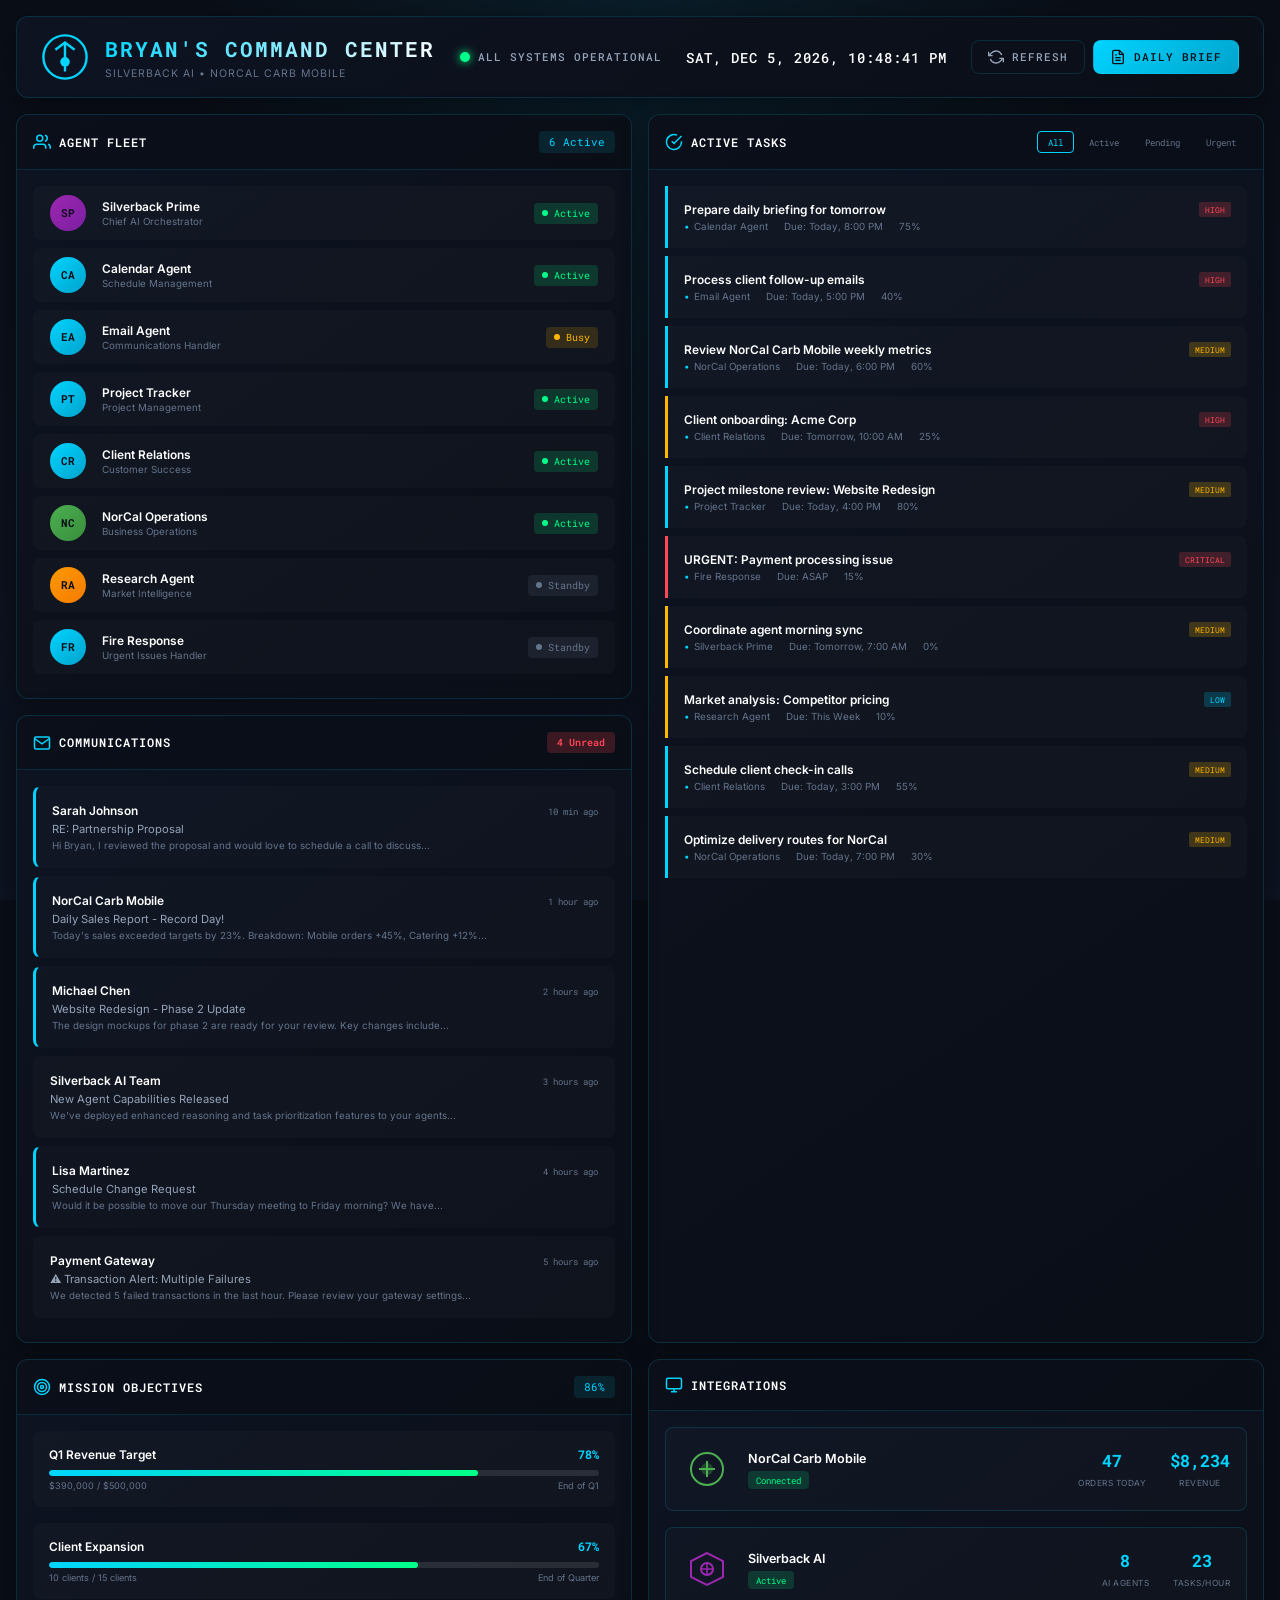
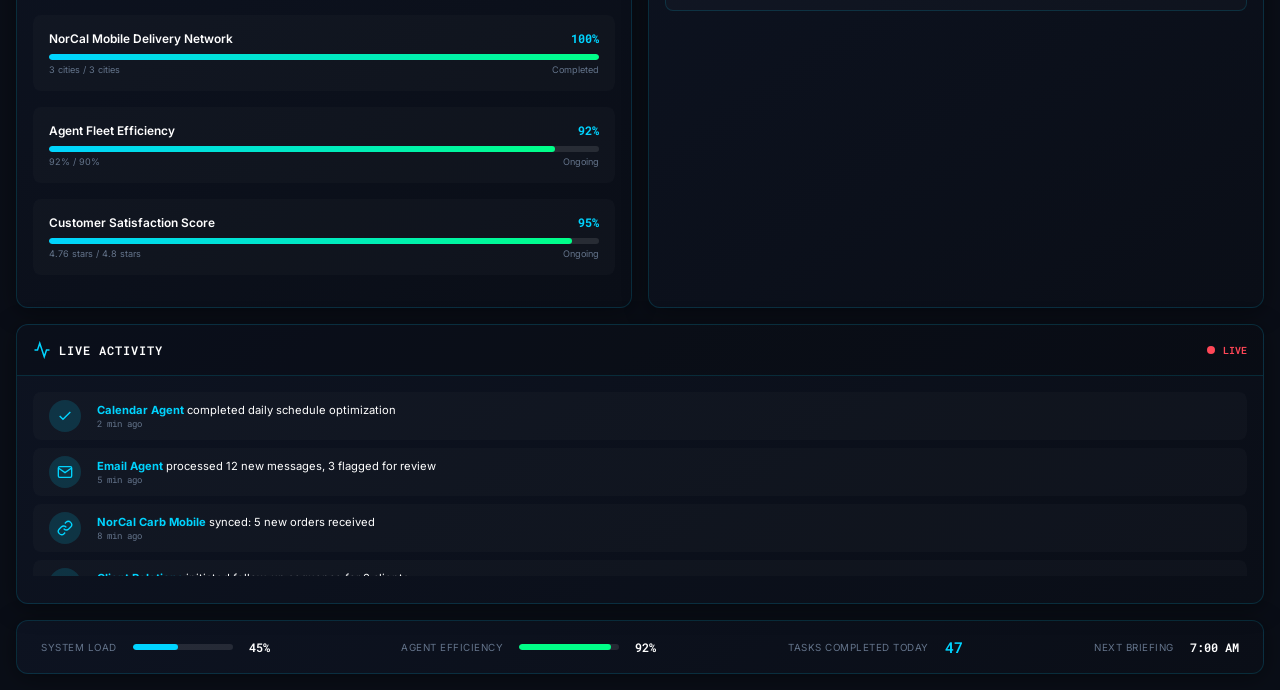
==== command-center/index.html @ da43241f "Add Bryan's Command Center dashboard with SpaceX-inspired design Co-authored-by: fsu9913-gif <261542" ====
<!DOCTYPE html>
<html lang="en">
<head>
    <meta charset="UTF-8">
    <meta name="viewport" content="width=device-width, initial-scale=1.0">
    <title>Bryan's Command Center | Silverback AI</title>
    <link rel="stylesheet" href="styles.css">
    <link href="https://fonts.googleapis.com/css2?family=Roboto+Mono:wght@300;400;500;700&family=Inter:wght@300;400;500;600;700&display=swap" rel="stylesheet">
</head>
<body>
    <div class="command-center">
        <!-- Header / Mission Control Bar -->
        <header class="mission-control-bar">
            <div class="logo-section">
                <div class="logo-icon">
                    <svg viewBox="0 0 40 40" fill="none" xmlns="http://www.w3.org/2000/svg">
                        <circle cx="20" cy="20" r="18" stroke="#00D4FF" stroke-width="2"/>
                        <path d="M20 8 L20 32 M12 14 L20 8 L28 14" stroke="#00D4FF" stroke-width="2" fill="none"/>
                        <circle cx="20" cy="24" r="4" fill="#00D4FF"/>
                    </svg>
                </div>
                <div class="logo-text">
                    <h1>BRYAN'S COMMAND CENTER</h1>
                    <span class="subtitle">Silverback AI • NorCal Carb Mobile</span>
                </div>
            </div>
            <div class="status-indicators">
                <div class="system-status online">
                    <span class="status-dot"></span>
                    <span>ALL SYSTEMS OPERATIONAL</span>
                </div>
                <div class="datetime" id="datetime"></div>
            </div>
            <div class="quick-actions">
                <button class="action-btn" onclick="refreshData()">
                    <svg viewBox="0 0 24 24" fill="none" stroke="currentColor" stroke-width="2">
                        <path d="M1 4v6h6M23 20v-6h-6"/>
                        <path d="M20.49 9A9 9 0 0 0 5.64 5.64L1 10m22 4l-4.64 4.36A9 9 0 0 1 3.51 15"/>
                    </svg>
                    REFRESH
                </button>
                <button class="action-btn primary" onclick="openBriefing()">
                    <svg viewBox="0 0 24 24" fill="none" stroke="currentColor" stroke-width="2">
                        <path d="M14 2H6a2 2 0 0 0-2 2v16a2 2 0 0 0 2 2h12a2 2 0 0 0 2-2V8z"/>
                        <polyline points="14 2 14 8 20 8"/>
                        <line x1="16" y1="13" x2="8" y2="13"/>
                        <line x1="16" y1="17" x2="8" y2="17"/>
                        <polyline points="10 9 9 9 8 9"/>
                    </svg>
                    DAILY BRIEF
                </button>
            </div>
        </header>

        <!-- Main Dashboard Grid -->
        <main class="dashboard-grid">
            <!-- Agents Panel -->
            <section class="panel agents-panel">
                <div class="panel-header">
                    <h2>
                        <svg viewBox="0 0 24 24" fill="none" stroke="currentColor" stroke-width="2">
                            <path d="M17 21v-2a4 4 0 0 0-4-4H5a4 4 0 0 0-4 4v2"/>
                            <circle cx="9" cy="7" r="4"/>
                            <path d="M23 21v-2a4 4 0 0 0-3-3.87"/>
                            <path d="M16 3.13a4 4 0 0 1 0 7.75"/>
                        </svg>
                        AGENT FLEET
                    </h2>
                    <span class="panel-count" id="agents-count">0 Active</span>
                </div>
                <div class="panel-content" id="agents-list">
                    <!-- Agents will be populated by JavaScript -->
                </div>
            </section>

            <!-- Tasks Panel -->
            <section class="panel tasks-panel">
                <div class="panel-header">
                    <h2>
                        <svg viewBox="0 0 24 24" fill="none" stroke="currentColor" stroke-width="2">
                            <path d="M22 11.08V12a10 10 0 1 1-5.93-9.14"/>
                            <polyline points="22 4 12 14.01 9 11.01"/>
                        </svg>
                        ACTIVE TASKS
                    </h2>
                    <div class="task-filters">
                        <button class="filter-btn active" data-filter="all">All</button>
                        <button class="filter-btn" data-filter="active">Active</button>
                        <button class="filter-btn" data-filter="pending">Pending</button>
                        <button class="filter-btn" data-filter="urgent">Urgent</button>
                    </div>
                </div>
                <div class="panel-content scrollable" id="tasks-list">
                    <!-- Tasks will be populated by JavaScript -->
                </div>
            </section>

            <!-- Mail/Communications Panel -->
            <section class="panel mail-panel">
                <div class="panel-header">
                    <h2>
                        <svg viewBox="0 0 24 24" fill="none" stroke="currentColor" stroke-width="2">
                            <path d="M4 4h16c1.1 0 2 .9 2 2v12c0 1.1-.9 2-2 2H4c-1.1 0-2-.9-2-2V6c0-1.1.9-2 2-2z"/>
                            <polyline points="22,6 12,13 2,6"/>
                        </svg>
                        COMMUNICATIONS
                    </h2>
                    <span class="panel-badge urgent" id="unread-count">0 Unread</span>
                </div>
                <div class="panel-content scrollable" id="mail-list">
                    <!-- Mail will be populated by JavaScript -->
                </div>
            </section>

            <!-- Goals & Objectives Panel -->
            <section class="panel goals-panel">
                <div class="panel-header">
                    <h2>
                        <svg viewBox="0 0 24 24" fill="none" stroke="currentColor" stroke-width="2">
                            <circle cx="12" cy="12" r="10"/>
                            <circle cx="12" cy="12" r="6"/>
                            <circle cx="12" cy="12" r="2"/>
                        </svg>
                        MISSION OBJECTIVES
                    </h2>
                    <span class="panel-progress" id="goals-progress">0%</span>
                </div>
                <div class="panel-content scrollable" id="goals-list">
                    <!-- Goals will be populated by JavaScript -->
                </div>
            </section>

            <!-- Integrations Panel -->
            <section class="panel integrations-panel">
                <div class="panel-header">
                    <h2>
                        <svg viewBox="0 0 24 24" fill="none" stroke="currentColor" stroke-width="2">
                            <rect x="2" y="3" width="20" height="14" rx="2" ry="2"/>
                            <line x1="8" y1="21" x2="16" y2="21"/>
                            <line x1="12" y1="17" x2="12" y2="21"/>
                        </svg>
                        INTEGRATIONS
                    </h2>
                </div>
                <div class="panel-content integrations-grid">
                    <div class="integration-card" data-integration="norcalcarb">
                        <div class="integration-icon norcalcarb">
                            <svg viewBox="0 0 40 40" fill="none">
                                <circle cx="20" cy="20" r="16" stroke="#4CAF50" stroke-width="2"/>
                                <path d="M12 20h16M20 12v16" stroke="#4CAF50" stroke-width="2"/>
                                <circle cx="20" cy="20" r="6" fill="#4CAF50" opacity="0.3"/>
                            </svg>
                        </div>
                        <div class="integration-info">
                            <h3>NorCal Carb Mobile</h3>
                            <span class="integration-status connected">Connected</span>
                        </div>
                        <div class="integration-metrics">
                            <div class="metric">
                                <span class="metric-value" id="norcalcarb-orders">--</span>
                                <span class="metric-label">Orders Today</span>
                            </div>
                            <div class="metric">
                                <span class="metric-value" id="norcalcarb-revenue">--</span>
                                <span class="metric-label">Revenue</span>
                            </div>
                        </div>
                    </div>
                    <div class="integration-card" data-integration="silverback">
                        <div class="integration-icon silverback">
                            <svg viewBox="0 0 40 40" fill="none">
                                <path d="M20 4L4 12v16l16 8 16-8V12L20 4z" stroke="#9C27B0" stroke-width="2" fill="none"/>
                                <circle cx="20" cy="20" r="6" stroke="#9C27B0" stroke-width="2"/>
                                <path d="M20 14v12M14 20h12" stroke="#9C27B0" stroke-width="1.5"/>
                            </svg>
                        </div>
                        <div class="integration-info">
                            <h3>Silverback AI</h3>
                            <span class="integration-status connected">Active</span>
                        </div>
                        <div class="integration-metrics">
                            <div class="metric">
                                <span class="metric-value" id="silverback-agents">--</span>
                                <span class="metric-label">AI Agents</span>
                            </div>
                            <div class="metric">
                                <span class="metric-value" id="silverback-tasks">--</span>
                                <span class="metric-label">Tasks/Hour</span>
                            </div>
                        </div>
                    </div>
                </div>
            </section>

            <!-- Live Activity Feed -->
            <section class="panel activity-panel">
                <div class="panel-header">
                    <h2>
                        <svg viewBox="0 0 24 24" fill="none" stroke="currentColor" stroke-width="2">
                            <polyline points="22 12 18 12 15 21 9 3 6 12 2 12"/>
                        </svg>
                        LIVE ACTIVITY
                    </h2>
                    <span class="live-indicator">
                        <span class="pulse"></span>
                        LIVE
                    </span>
                </div>
                <div class="panel-content scrollable" id="activity-feed">
                    <!-- Activity feed will be populated by JavaScript -->
                </div>
            </section>
        </main>

        <!-- Bottom Status Bar -->
        <footer class="status-bar">
            <div class="status-item">
                <span class="status-label">System Load</span>
                <div class="status-meter">
                    <div class="meter-fill" id="system-load" style="width: 45%"></div>
                </div>
                <span class="status-value">45%</span>
            </div>
            <div class="status-item">
                <span class="status-label">Agent Efficiency</span>
                <div class="status-meter">
                    <div class="meter-fill success" id="agent-efficiency" style="width: 92%"></div>
                </div>
                <span class="status-value">92%</span>
            </div>
            <div class="status-item">
                <span class="status-label">Tasks Completed Today</span>
                <span class="status-value highlight" id="tasks-completed">47</span>
            </div>
            <div class="status-item">
                <span class="status-label">Next Briefing</span>
                <span class="status-value" id="next-briefing">7:00 AM</span>
            </div>
        </footer>
    </div>

    <script src="data.js"></script>
    <script src="dashboard.js"></script>
</body>
</html>
---- command-center/styles.css ----
/* ==========================================
   Bryan's Command Center - SpaceX Inspired
   Silverback AI • NorCal Carb Mobile
   ========================================== */

/* CSS Custom Properties */
:root {
    /* Primary Colors - SpaceX Dark Theme */
    --bg-primary: #0a0e17;
    --bg-secondary: #0d1321;
    --bg-tertiary: #111827;
    --bg-panel: linear-gradient(145deg, #0d1321 0%, #0a0e17 100%);
    
    /* Accent Colors */
    --accent-primary: #00d4ff;
    --accent-secondary: #00a3cc;
    --accent-success: #00ff88;
    --accent-warning: #ffb700;
    --accent-danger: #ff4757;
    --accent-purple: #9c27b0;
    --accent-green: #4caf50;
    
    /* Text Colors */
    --text-primary: #ffffff;
    --text-secondary: #94a3b8;
    --text-muted: #64748b;
    
    /* Borders & Shadows */
    --border-color: rgba(0, 212, 255, 0.15);
    --border-glow: rgba(0, 212, 255, 0.4);
    --shadow-glow: 0 0 30px rgba(0, 212, 255, 0.1);
    --shadow-panel: 0 4px 24px rgba(0, 0, 0, 0.4);
    
    /* Typography */
    --font-mono: 'Roboto Mono', monospace;
    --font-sans: 'Inter', -apple-system, BlinkMacSystemFont, sans-serif;
    
    /* Spacing */
    --gap-xs: 4px;
    --gap-sm: 8px;
    --gap-md: 16px;
    --gap-lg: 24px;
    --gap-xl: 32px;
    
    /* Border Radius */
    --radius-sm: 4px;
    --radius-md: 8px;
    --radius-lg: 12px;
}

/* Reset & Base */
*, *::before, *::after {
    box-sizing: border-box;
    margin: 0;
    padding: 0;
}

html {
    font-size: 14px;
    -webkit-font-smoothing: antialiased;
    -moz-osx-font-smoothing: grayscale;
}

body {
    font-family: var(--font-sans);
    background: var(--bg-primary);
    color: var(--text-primary);
    min-height: 100vh;
    overflow-x: hidden;
}

/* Background Pattern */
body::before {
    content: '';
    position: fixed;
    top: 0;
    left: 0;
    right: 0;
    bottom: 0;
    background: 
        radial-gradient(ellipse at 50% 0%, rgba(0, 212, 255, 0.08) 0%, transparent 50%),
        linear-gradient(180deg, var(--bg-primary) 0%, var(--bg-secondary) 100%);
    z-index: -1;
}

/* Command Center Container */
.command-center {
    display: flex;
    flex-direction: column;
    min-height: 100vh;
    max-width: 2000px;
    margin: 0 auto;
    padding: var(--gap-md);
    gap: var(--gap-md);
}

/* Mission Control Header */
.mission-control-bar {
    display: flex;
    align-items: center;
    justify-content: space-between;
    background: var(--bg-panel);
    border: 1px solid var(--border-color);
    border-radius: var(--radius-lg);
    padding: var(--gap-md) var(--gap-lg);
    box-shadow: var(--shadow-panel);
}

.logo-section {
    display: flex;
    align-items: center;
    gap: var(--gap-md);
}

.logo-icon {
    width: 48px;
    height: 48px;
    animation: pulse-glow 2s ease-in-out infinite;
}

@keyframes pulse-glow {
    0%, 100% { filter: drop-shadow(0 0 8px rgba(0, 212, 255, 0.4)); }
    50% { filter: drop-shadow(0 0 16px rgba(0, 212, 255, 0.8)); }
}

.logo-text h1 {
    font-family: var(--font-mono);
    font-size: 1.5rem;
    font-weight: 700;
    letter-spacing: 2px;
    background: linear-gradient(135deg, var(--accent-primary), var(--text-primary));
    -webkit-background-clip: text;
    -webkit-text-fill-color: transparent;
    background-clip: text;
}

.logo-text .subtitle {
    font-size: 0.75rem;
    color: var(--text-muted);
    letter-spacing: 1px;
    text-transform: uppercase;
}

.status-indicators {
    display: flex;
    align-items: center;
    gap: var(--gap-lg);
}

.system-status {
    display: flex;
    align-items: center;
    gap: var(--gap-sm);
    font-family: var(--font-mono);
    font-size: 0.75rem;
    font-weight: 500;
    letter-spacing: 1px;
    color: var(--text-secondary);
}

.system-status.online .status-dot {
    width: 10px;
    height: 10px;
    background: var(--accent-success);
    border-radius: 50%;
    box-shadow: 0 0 10px var(--accent-success);
    animation: status-pulse 1.5s ease-in-out infinite;
}

@keyframes status-pulse {
    0%, 100% { opacity: 1; }
    50% { opacity: 0.5; }
}

.datetime {
    font-family: var(--font-mono);
    font-size: 1rem;
    font-weight: 500;
    color: var(--text-primary);
    letter-spacing: 1px;
}

.quick-actions {
    display: flex;
    gap: var(--gap-sm);
}

.action-btn {
    display: flex;
    align-items: center;
    gap: var(--gap-sm);
    padding: var(--gap-sm) var(--gap-md);
    border: 1px solid var(--border-color);
    border-radius: var(--radius-md);
    background: transparent;
    color: var(--text-secondary);
    font-family: var(--font-mono);
    font-size: 0.75rem;
    font-weight: 500;
    letter-spacing: 1px;
    cursor: pointer;
    transition: all 0.2s ease;
}

.action-btn svg {
    width: 16px;
    height: 16px;
}

.action-btn:hover {
    border-color: var(--accent-primary);
    color: var(--accent-primary);
    box-shadow: 0 0 20px rgba(0, 212, 255, 0.2);
}

.action-btn.primary {
    background: linear-gradient(135deg, var(--accent-primary), var(--accent-secondary));
    border-color: transparent;
    color: var(--bg-primary);
}

.action-btn.primary:hover {
    box-shadow: 0 0 30px rgba(0, 212, 255, 0.4);
    transform: translateY(-1px);
}

/* Dashboard Grid */
.dashboard-grid {
    display: grid;
    grid-template-columns: repeat(3, 1fr);
    grid-template-rows: auto auto auto;
    gap: var(--gap-md);
    flex: 1;
}

/* Responsive Grid Areas */
.agents-panel { grid-column: 1; grid-row: 1; }
.tasks-panel { grid-column: 2; grid-row: 1 / 3; }
.mail-panel { grid-column: 3; grid-row: 1; }
.goals-panel { grid-column: 1; grid-row: 2; }
.integrations-panel { grid-column: 3; grid-row: 2; }
.activity-panel { grid-column: 1 / 4; grid-row: 3; }

/* Panel Styles */
.panel {
    background: var(--bg-panel);
    border: 1px solid var(--border-color);
    border-radius: var(--radius-lg);
    box-shadow: var(--shadow-panel);
    overflow: hidden;
    display: flex;
    flex-direction: column;
    min-height: 280px;
}

.panel-header {
    display: flex;
    align-items: center;
    justify-content: space-between;
    padding: var(--gap-md);
    border-bottom: 1px solid var(--border-color);
    background: rgba(0, 0, 0, 0.2);
}

.panel-header h2 {
    display: flex;
    align-items: center;
    gap: var(--gap-sm);
    font-family: var(--font-mono);
    font-size: 0.85rem;
    font-weight: 600;
    letter-spacing: 1px;
    color: var(--text-primary);
}

.panel-header h2 svg {
    width: 18px;
    height: 18px;
    stroke: var(--accent-primary);
}

.panel-count, .panel-progress {
    font-family: var(--font-mono);
    font-size: 0.75rem;
    color: var(--accent-primary);
    background: rgba(0, 212, 255, 0.1);
    padding: 4px 10px;
    border-radius: var(--radius-sm);
}

.panel-badge {
    font-family: var(--font-mono);
    font-size: 0.7rem;
    font-weight: 600;
    padding: 4px 10px;
    border-radius: var(--radius-sm);
}

.panel-badge.urgent {
    background: rgba(255, 71, 87, 0.2);
    color: var(--accent-danger);
}

.panel-content {
    flex: 1;
    padding: var(--gap-md);
    overflow: hidden;
}

.panel-content.scrollable {
    overflow-y: auto;
}

/* Custom Scrollbar */
.scrollable::-webkit-scrollbar {
    width: 6px;
}

.scrollable::-webkit-scrollbar-track {
    background: rgba(255, 255, 255, 0.05);
    border-radius: 3px;
}

.scrollable::-webkit-scrollbar-thumb {
    background: var(--accent-primary);
    border-radius: 3px;
    opacity: 0.5;
}

/* Agent Cards */
.agent-card {
    display: flex;
    align-items: center;
    gap: var(--gap-md);
    padding: var(--gap-sm) var(--gap-md);
    margin-bottom: var(--gap-sm);
    background: rgba(255, 255, 255, 0.02);
    border: 1px solid transparent;
    border-radius: var(--radius-md);
    transition: all 0.2s ease;
}

.agent-card:hover {
    border-color: var(--border-color);
    background: rgba(0, 212, 255, 0.05);
}

.agent-avatar {
    width: 36px;
    height: 36px;
    border-radius: 50%;
    background: linear-gradient(135deg, var(--accent-primary), var(--accent-secondary));
    display: flex;
    align-items: center;
    justify-content: center;
    font-family: var(--font-mono);
    font-weight: 700;
    font-size: 0.75rem;
    color: var(--bg-primary);
}

.agent-info {
    flex: 1;
}

.agent-name {
    font-weight: 600;
    font-size: 0.85rem;
    margin-bottom: 2px;
}

.agent-role {
    font-size: 0.7rem;
    color: var(--text-muted);
}

.agent-status {
    display: flex;
    align-items: center;
    gap: 6px;
    font-size: 0.7rem;
    font-family: var(--font-mono);
    padding: 4px 8px;
    border-radius: var(--radius-sm);
}

.agent-status.active {
    background: rgba(0, 255, 136, 0.15);
    color: var(--accent-success);
}

.agent-status.idle {
    background: rgba(100, 116, 139, 0.15);
    color: var(--text-muted);
}

.agent-status.busy {
    background: rgba(255, 183, 0, 0.15);
    color: var(--accent-warning);
}

.agent-status::before {
    content: '';
    width: 6px;
    height: 6px;
    border-radius: 50%;
    background: currentColor;
}

/* Task Items */
.task-filters {
    display: flex;
    gap: 4px;
}

.filter-btn {
    padding: 4px 10px;
    border: 1px solid transparent;
    border-radius: var(--radius-sm);
    background: transparent;
    color: var(--text-muted);
    font-family: var(--font-mono);
    font-size: 0.65rem;
    cursor: pointer;
    transition: all 0.2s ease;
}

.filter-btn:hover,
.filter-btn.active {
    border-color: var(--accent-primary);
    color: var(--accent-primary);
}

.task-item {
    padding: var(--gap-md);
    margin-bottom: var(--gap-sm);
    background: rgba(255, 255, 255, 0.02);
    border-left: 3px solid var(--accent-primary);
    border-radius: 0 var(--radius-md) var(--radius-md) 0;
    transition: all 0.2s ease;
}

.task-item:hover {
    background: rgba(0, 212, 255, 0.05);
}

.task-item.urgent {
    border-left-color: var(--accent-danger);
}

.task-item.pending {
    border-left-color: var(--accent-warning);
}

.task-item.completed {
    border-left-color: var(--accent-success);
    opacity: 0.6;
}

.task-header {
    display: flex;
    align-items: center;
    justify-content: space-between;
    margin-bottom: var(--gap-xs);
}

.task-title {
    font-weight: 600;
    font-size: 0.85rem;
}

.task-priority {
    font-family: var(--font-mono);
    font-size: 0.6rem;
    padding: 2px 6px;
    border-radius: 2px;
    text-transform: uppercase;
}

.task-priority.high {
    background: rgba(255, 71, 87, 0.2);
    color: var(--accent-danger);
}

.task-priority.medium {
    background: rgba(255, 183, 0, 0.2);
    color: var(--accent-warning);
}

.task-priority.low {
    background: rgba(0, 212, 255, 0.2);
    color: var(--accent-primary);
}

.task-meta {
    display: flex;
    align-items: center;
    gap: var(--gap-md);
    font-size: 0.7rem;
    color: var(--text-muted);
}

.task-agent {
    display: flex;
    align-items: center;
    gap: 4px;
}

.task-agent::before {
    content: '•';
    color: var(--accent-primary);
}

/* Mail Items */
.mail-item {
    padding: var(--gap-md);
    margin-bottom: var(--gap-sm);
    background: rgba(255, 255, 255, 0.02);
    border-radius: var(--radius-md);
    border: 1px solid transparent;
    cursor: pointer;
    transition: all 0.2s ease;
}

.mail-item:hover {
    border-color: var(--border-color);
    background: rgba(0, 212, 255, 0.05);
}

.mail-item.unread {
    border-left: 3px solid var(--accent-primary);
}

.mail-header {
    display: flex;
    align-items: center;
    justify-content: space-between;
    margin-bottom: var(--gap-xs);
}

.mail-from {
    font-weight: 600;
    font-size: 0.85rem;
}

.mail-time {
    font-family: var(--font-mono);
    font-size: 0.65rem;
    color: var(--text-muted);
}

.mail-subject {
    font-size: 0.8rem;
    color: var(--text-secondary);
    margin-bottom: 4px;
}

.mail-preview {
    font-size: 0.7rem;
    color: var(--text-muted);
    white-space: nowrap;
    overflow: hidden;
    text-overflow: ellipsis;
}

/* Goals Items */
.goal-item {
    padding: var(--gap-md);
    margin-bottom: var(--gap-md);
    background: rgba(255, 255, 255, 0.02);
    border-radius: var(--radius-md);
    transition: all 0.2s ease;
}

.goal-item:hover {
    background: rgba(0, 212, 255, 0.05);
}

.goal-header {
    display: flex;
    align-items: center;
    justify-content: space-between;
    margin-bottom: var(--gap-sm);
}

.goal-title {
    font-weight: 600;
    font-size: 0.85rem;
}

.goal-percentage {
    font-family: var(--font-mono);
    font-size: 0.85rem;
    font-weight: 700;
    color: var(--accent-primary);
}

.goal-progress-bar {
    height: 6px;
    background: rgba(255, 255, 255, 0.1);
    border-radius: 3px;
    overflow: hidden;
    margin-bottom: var(--gap-xs);
}

.goal-progress-fill {
    height: 100%;
    background: linear-gradient(90deg, var(--accent-primary), var(--accent-success));
    border-radius: 3px;
    transition: width 0.5s ease;
}

.goal-meta {
    display: flex;
    justify-content: space-between;
    font-size: 0.65rem;
    color: var(--text-muted);
}

/* Integrations */
.integrations-grid {
    display: flex;
    flex-direction: column;
    gap: var(--gap-md);
}

.integration-card {
    display: grid;
    grid-template-columns: 50px 1fr auto;
    gap: var(--gap-md);
    align-items: center;
    padding: var(--gap-md);
    background: rgba(255, 255, 255, 0.02);
    border: 1px solid var(--border-color);
    border-radius: var(--radius-md);
    transition: all 0.2s ease;
}

.integration-card:hover {
    border-color: var(--border-glow);
    box-shadow: 0 0 20px rgba(0, 212, 255, 0.1);
}

.integration-icon {
    width: 50px;
    height: 50px;
    display: flex;
    align-items: center;
    justify-content: center;
}

.integration-icon svg {
    width: 40px;
    height: 40px;
}

.integration-info h3 {
    font-size: 0.9rem;
    font-weight: 600;
    margin-bottom: 4px;
}

.integration-status {
    font-size: 0.65rem;
    font-family: var(--font-mono);
    padding: 3px 8px;
    border-radius: var(--radius-sm);
}

.integration-status.connected {
    background: rgba(0, 255, 136, 0.15);
    color: var(--accent-success);
}

.integration-metrics {
    display: flex;
    gap: var(--gap-lg);
}

.metric {
    text-align: center;
}

.metric-value {
    display: block;
    font-family: var(--font-mono);
    font-size: 1.2rem;
    font-weight: 700;
    color: var(--accent-primary);
}

.metric-label {
    font-size: 0.6rem;
    color: var(--text-muted);
    text-transform: uppercase;
    letter-spacing: 0.5px;
}

/* Activity Feed */
.activity-panel .panel-content {
    display: flex;
    flex-direction: column;
    gap: var(--gap-sm);
    max-height: 200px;
}

.activity-item {
    display: flex;
    align-items: center;
    gap: var(--gap-md);
    padding: var(--gap-sm) var(--gap-md);
    background: rgba(255, 255, 255, 0.02);
    border-radius: var(--radius-md);
}

.activity-icon {
    width: 32px;
    height: 32px;
    border-radius: 50%;
    display: flex;
    align-items: center;
    justify-content: center;
    background: rgba(0, 212, 255, 0.15);
}

.activity-icon svg {
    width: 16px;
    height: 16px;
    stroke: var(--accent-primary);
}

.activity-content {
    flex: 1;
}

.activity-text {
    font-size: 0.8rem;
}

.activity-text strong {
    color: var(--accent-primary);
}

.activity-time {
    font-family: var(--font-mono);
    font-size: 0.65rem;
    color: var(--text-muted);
}

.live-indicator {
    display: flex;
    align-items: center;
    gap: var(--gap-sm);
    font-family: var(--font-mono);
    font-size: 0.7rem;
    font-weight: 600;
    color: var(--accent-danger);
}

.pulse {
    width: 8px;
    height: 8px;
    background: var(--accent-danger);
    border-radius: 50%;
    animation: live-pulse 1s ease-in-out infinite;
}

@keyframes live-pulse {
    0%, 100% { transform: scale(1); opacity: 1; }
    50% { transform: scale(1.5); opacity: 0.5; }
}

/* Status Bar */
.status-bar {
    display: flex;
    align-items: center;
    justify-content: space-between;
    background: var(--bg-panel);
    border: 1px solid var(--border-color);
    border-radius: var(--radius-lg);
    padding: var(--gap-md) var(--gap-lg);
    box-shadow: var(--shadow-panel);
}

.status-item {
    display: flex;
    align-items: center;
    gap: var(--gap-md);
}

.status-label {
    font-size: 0.7rem;
    color: var(--text-muted);
    text-transform: uppercase;
    letter-spacing: 0.5px;
}

.status-meter {
    width: 100px;
    height: 6px;
    background: rgba(255, 255, 255, 0.1);
    border-radius: 3px;
    overflow: hidden;
}

.meter-fill {
    height: 100%;
    background: var(--accent-primary);
    border-radius: 3px;
    transition: width 0.5s ease;
}

.meter-fill.success {
    background: var(--accent-success);
}

.meter-fill.warning {
    background: var(--accent-warning);
}

.status-value {
    font-family: var(--font-mono);
    font-size: 0.85rem;
    font-weight: 600;
    color: var(--text-primary);
}

.status-value.highlight {
    color: var(--accent-primary);
    font-size: 1.1rem;
}

/* Responsive Design */
@media (max-width: 1400px) {
    .dashboard-grid {
        grid-template-columns: repeat(2, 1fr);
    }
    
    .agents-panel { grid-column: 1; grid-row: 1; }
    .tasks-panel { grid-column: 2; grid-row: 1 / 3; }
    .mail-panel { grid-column: 1; grid-row: 2; }
    .goals-panel { grid-column: 1; grid-row: 3; }
    .integrations-panel { grid-column: 2; grid-row: 3; }
    .activity-panel { grid-column: 1 / 3; grid-row: 4; }
}

@media (max-width: 1000px) {
    .dashboard-grid {
        grid-template-columns: 1fr;
    }
    
    .agents-panel,
    .tasks-panel,
    .mail-panel,
    .goals-panel,
    .integrations-panel,
    .activity-panel {
        grid-column: 1;
        grid-row: auto;
    }
    
    .mission-control-bar {
        flex-wrap: wrap;
        gap: var(--gap-md);
    }
    
    .status-indicators {
        order: 3;
        width: 100%;
        justify-content: center;
    }
    
    .status-bar {
        flex-wrap: wrap;
        gap: var(--gap-md);
        justify-content: center;
    }
}

@media (max-width: 600px) {
    html {
        font-size: 12px;
    }
    
    .command-center {
        padding: var(--gap-sm);
    }
    
    .logo-text h1 {
        font-size: 1rem;
    }
    
    .quick-actions {
        flex-wrap: wrap;
    }
    
    .integration-card {
        grid-template-columns: 40px 1fr;
    }
    
    .integration-metrics {
        grid-column: 1 / 3;
        justify-content: space-around;
        margin-top: var(--gap-sm);
    }
}

/* Animations */
@keyframes fadeIn {
    from { opacity: 0; transform: translateY(10px); }
    to { opacity: 1; transform: translateY(0); }
}

.panel {
    animation: fadeIn 0.4s ease forwards;
}

.agents-panel { animation-delay: 0.1s; }
.tasks-panel { animation-delay: 0.15s; }
.mail-panel { animation-delay: 0.2s; }
.goals-panel { animation-delay: 0.25s; }
.integrations-panel { animation-delay: 0.3s; }
.activity-panel { animation-delay: 0.35s; }
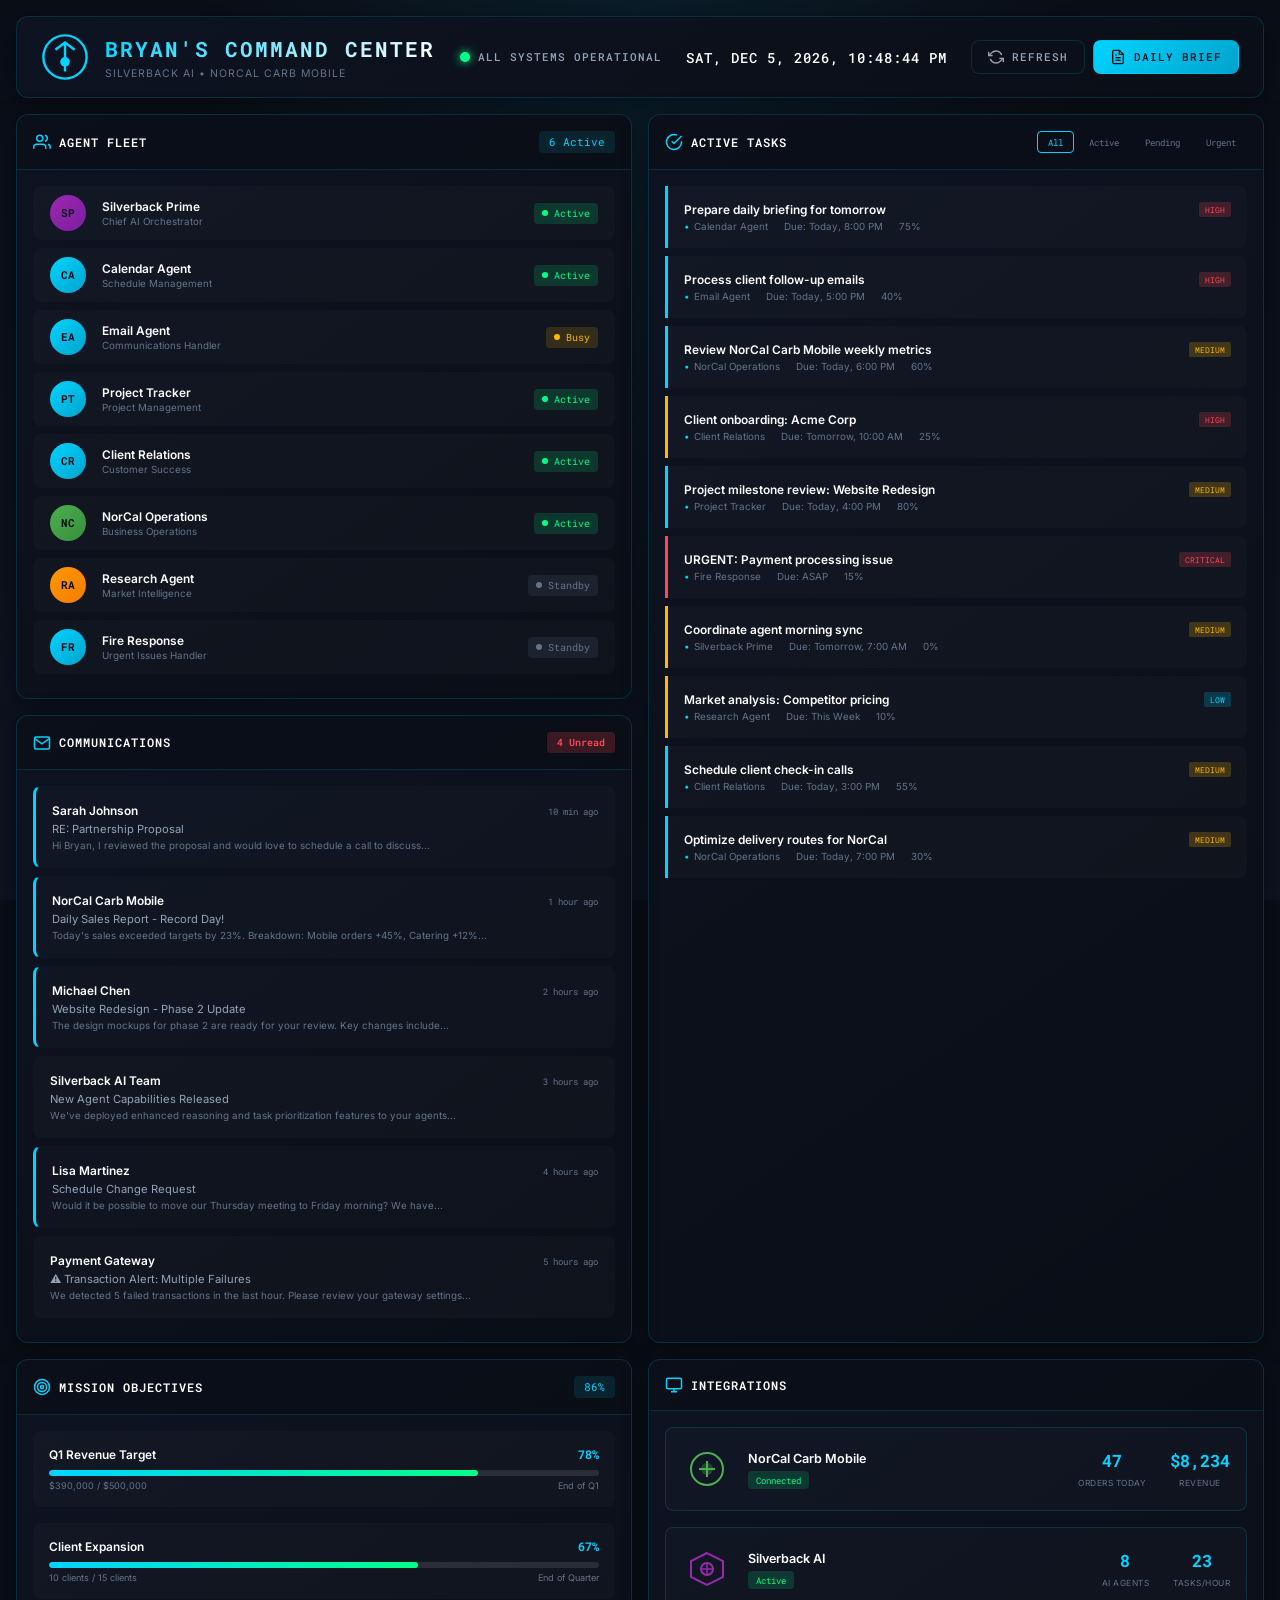
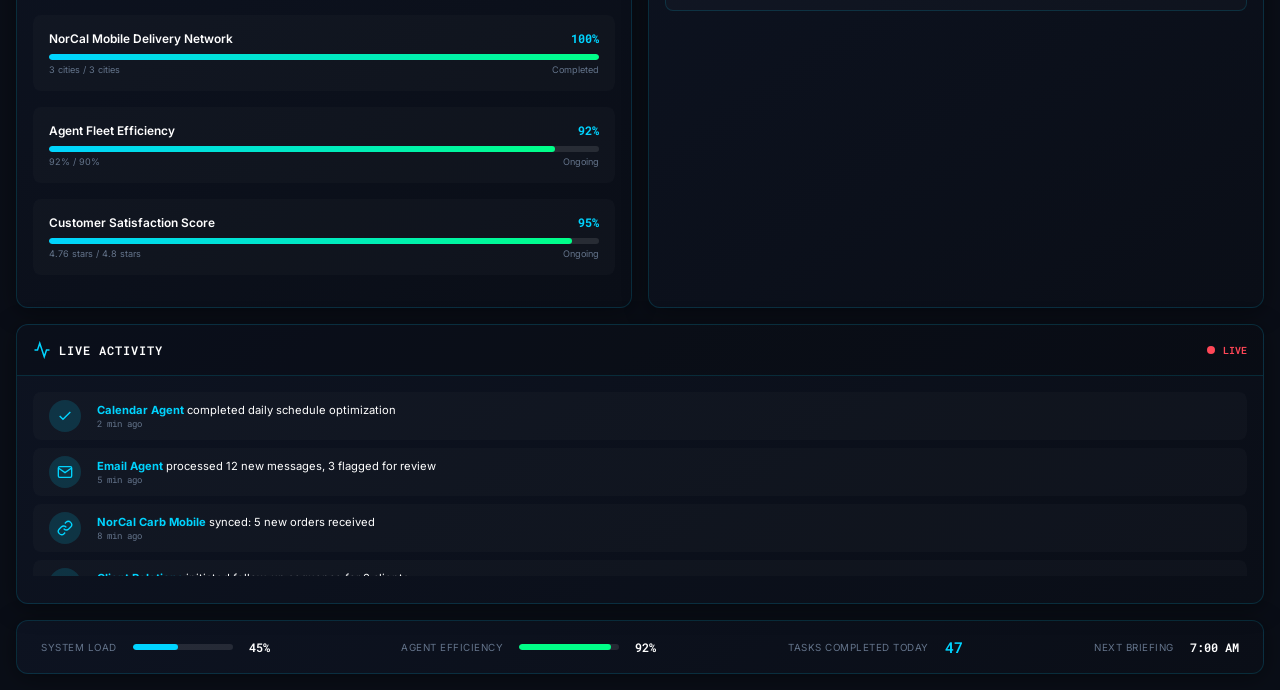
==== commit f228b2d3: "Fix code review issues: event parameter and filename consistency Co-authored-by: fsu9913-gif <261542" ====
--- a/command-center/index.html
+++ b/command-center/index.html
@@ -32,7 +32,7 @@
                 <div class="datetime" id="datetime"></div>
             </div>
             <div class="quick-actions">
-                <button class="action-btn" onclick="refreshData()">
+                <button class="action-btn" onclick="refreshData(event)">
                     <svg viewBox="0 0 24 24" fill="none" stroke="currentColor" stroke-width="2">
                         <path d="M1 4v6h6M23 20v-6h-6"/>
                         <path d="M20.49 9A9 9 0 0 0 5.64 5.64L1 10m22 4l-4.64 4.36A9 9 0 0 1 3.51 15"/>
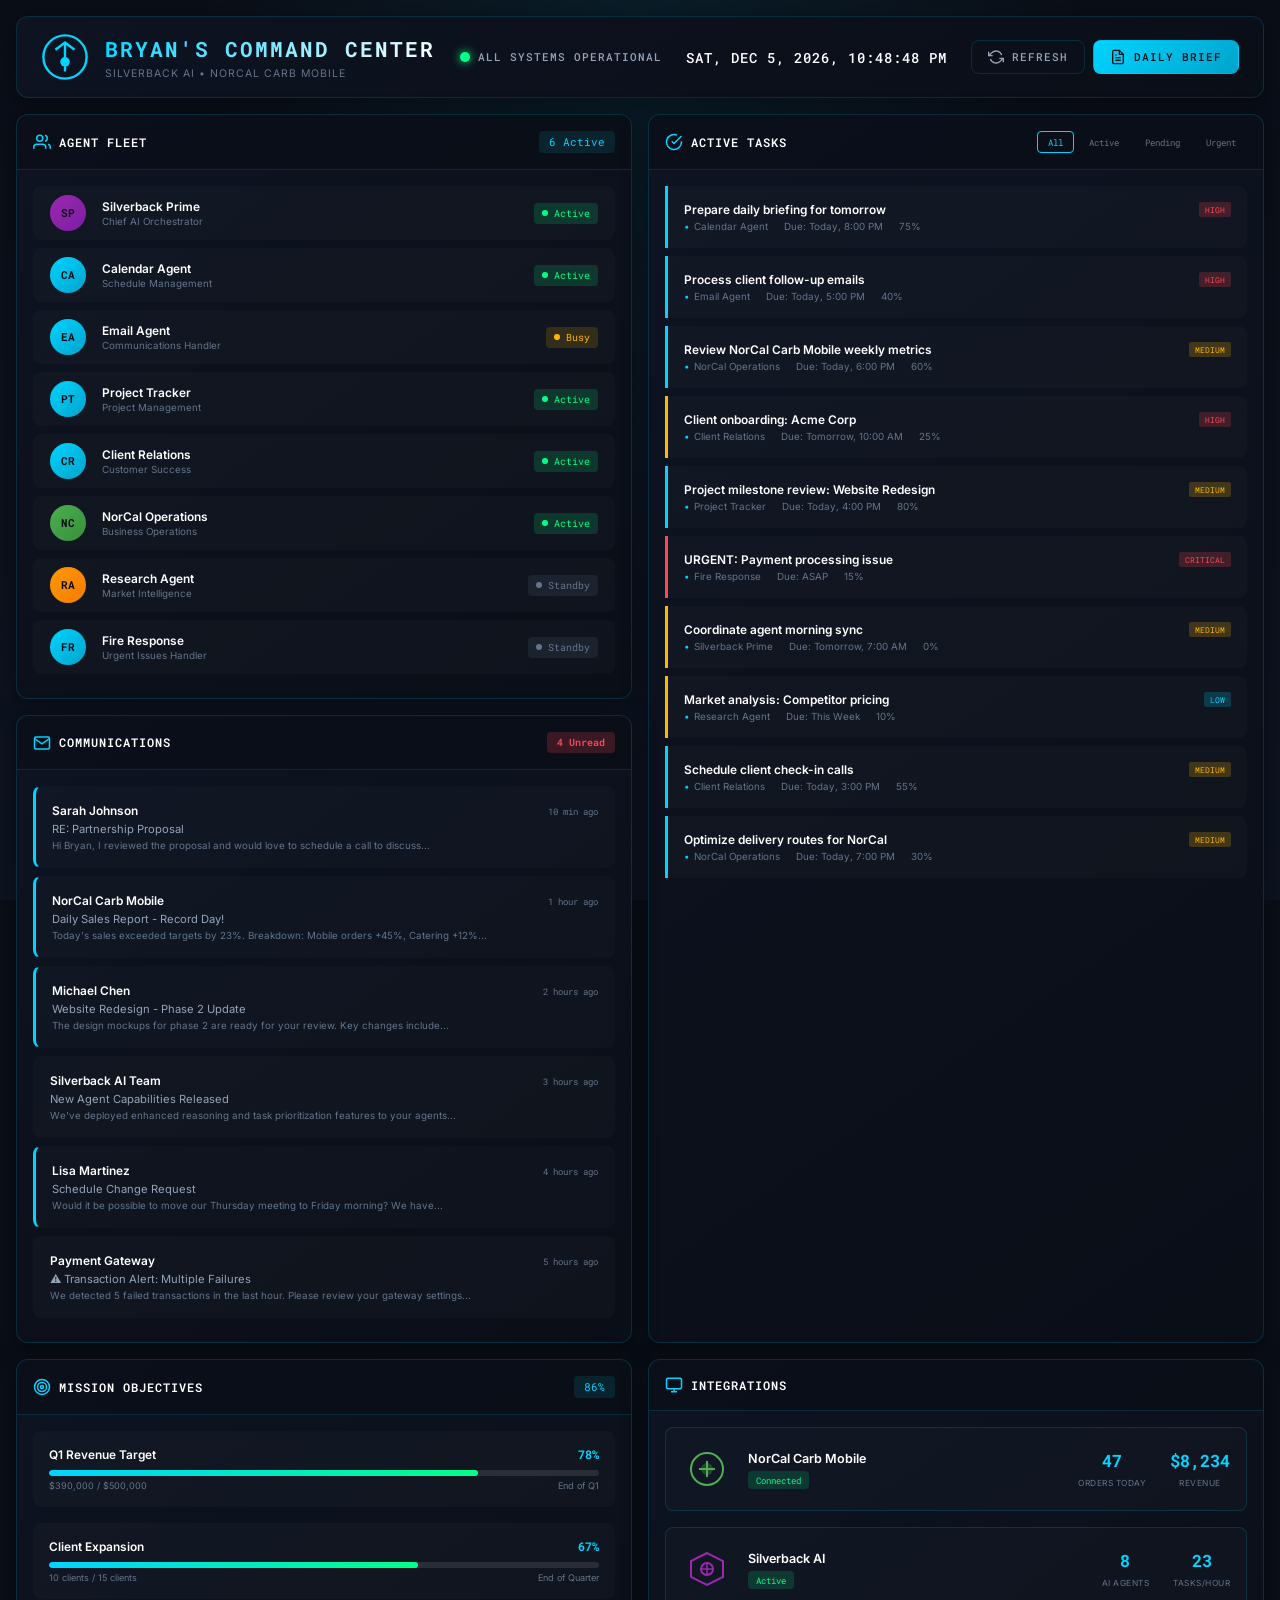
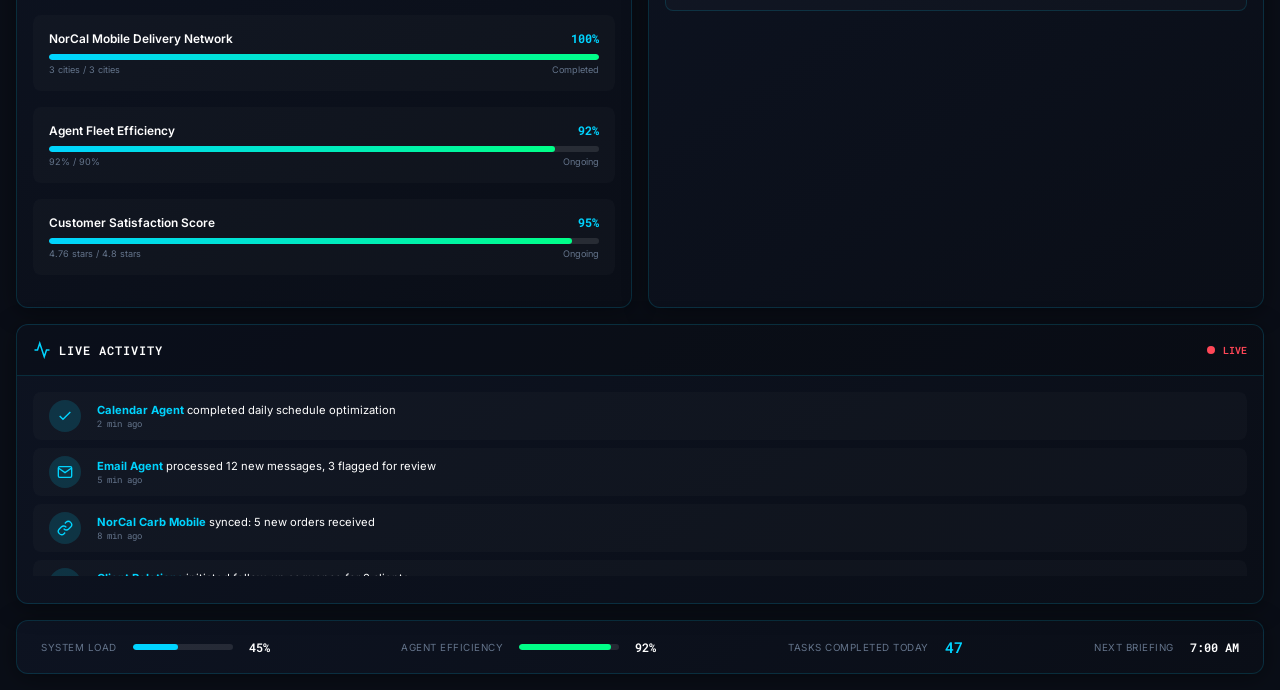
==== commit b3d49032: "Add PubNub key configuration for VS Code and real-time dashboard integration Co-authored-by: fsu9913" ====
--- a/command-center/index.html
+++ b/command-center/index.html
@@ -239,7 +239,10 @@
         </footer>
     </div>
 
+    <!-- TODO: Add integrity="sha384-…" crossorigin="anonymous" once the SRI hash is verified for this version -->
+    <script src="https://cdn.pubnub.com/sdk/javascript/pubnub.9.2.3.min.js"></script>
     <script src="data.js"></script>
+    <script src="pubnub-config.js"></script>
     <script src="dashboard.js"></script>
 </body>
 </html>
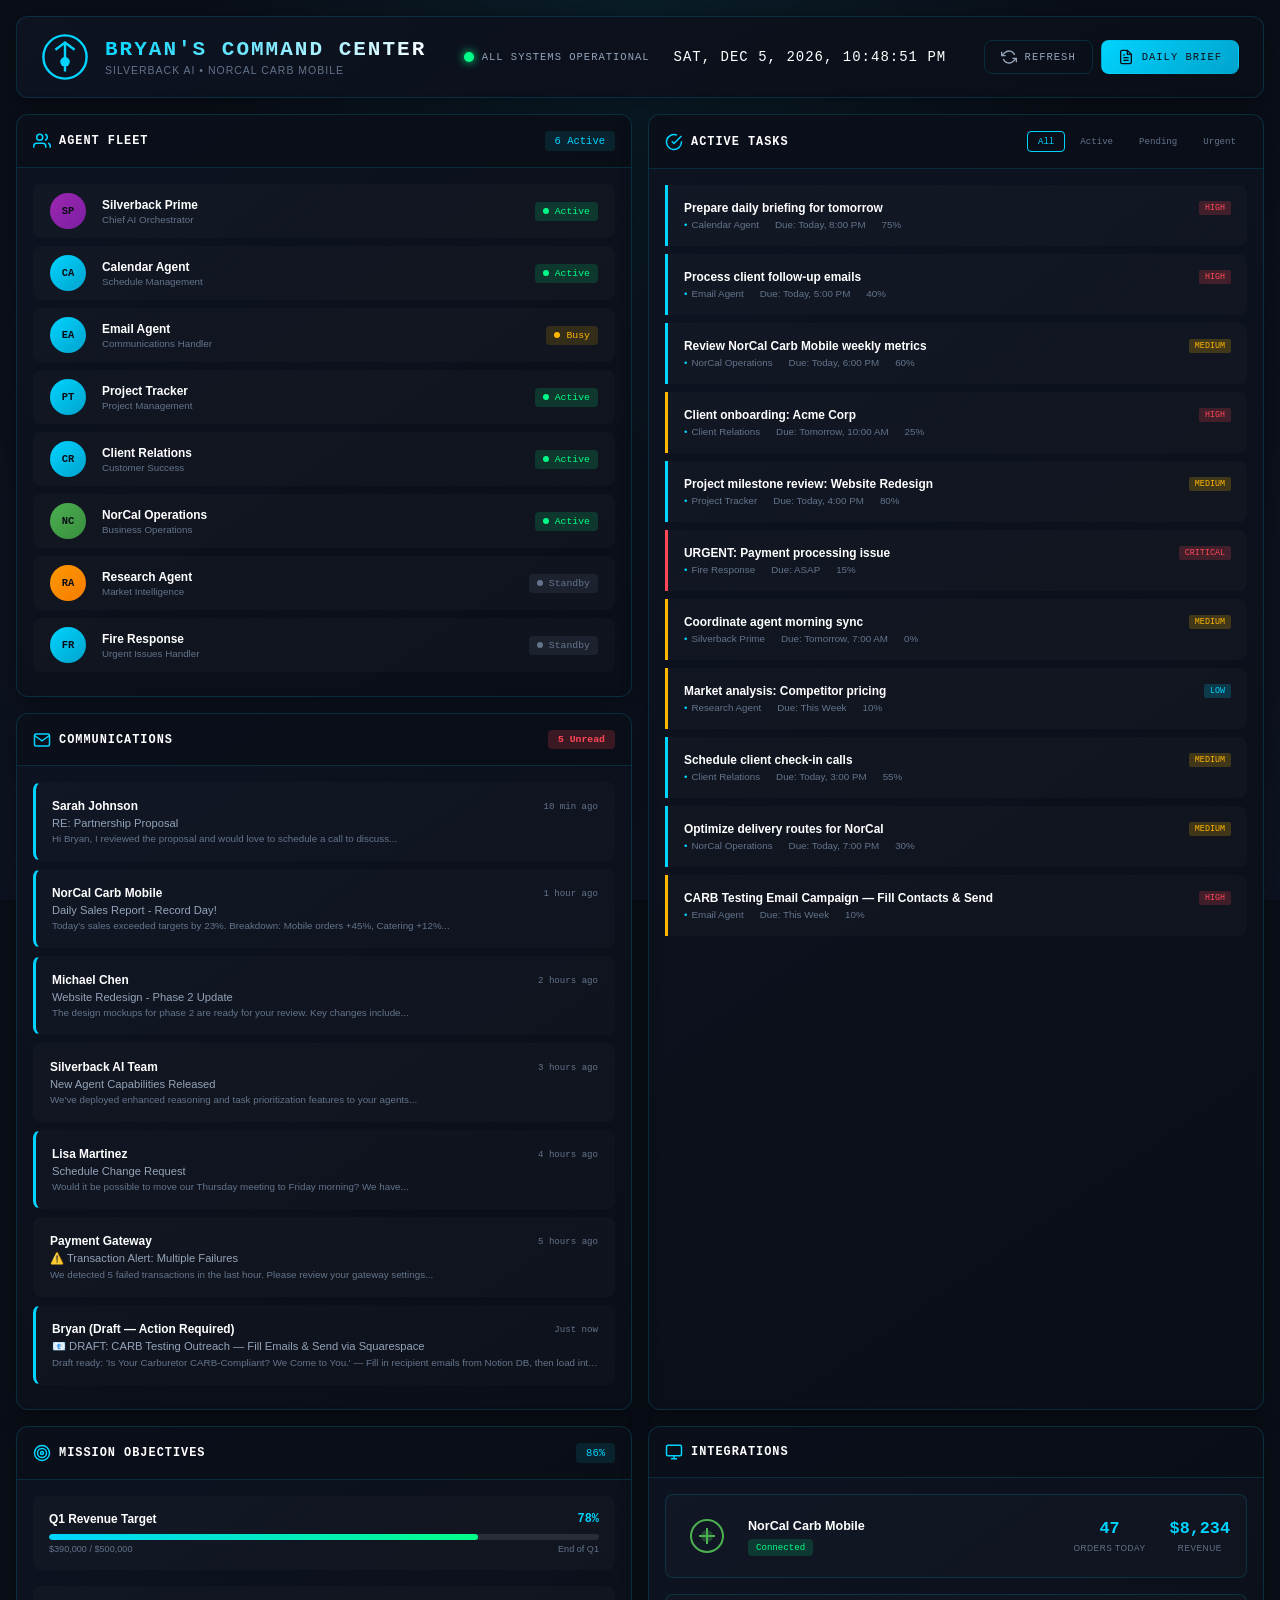
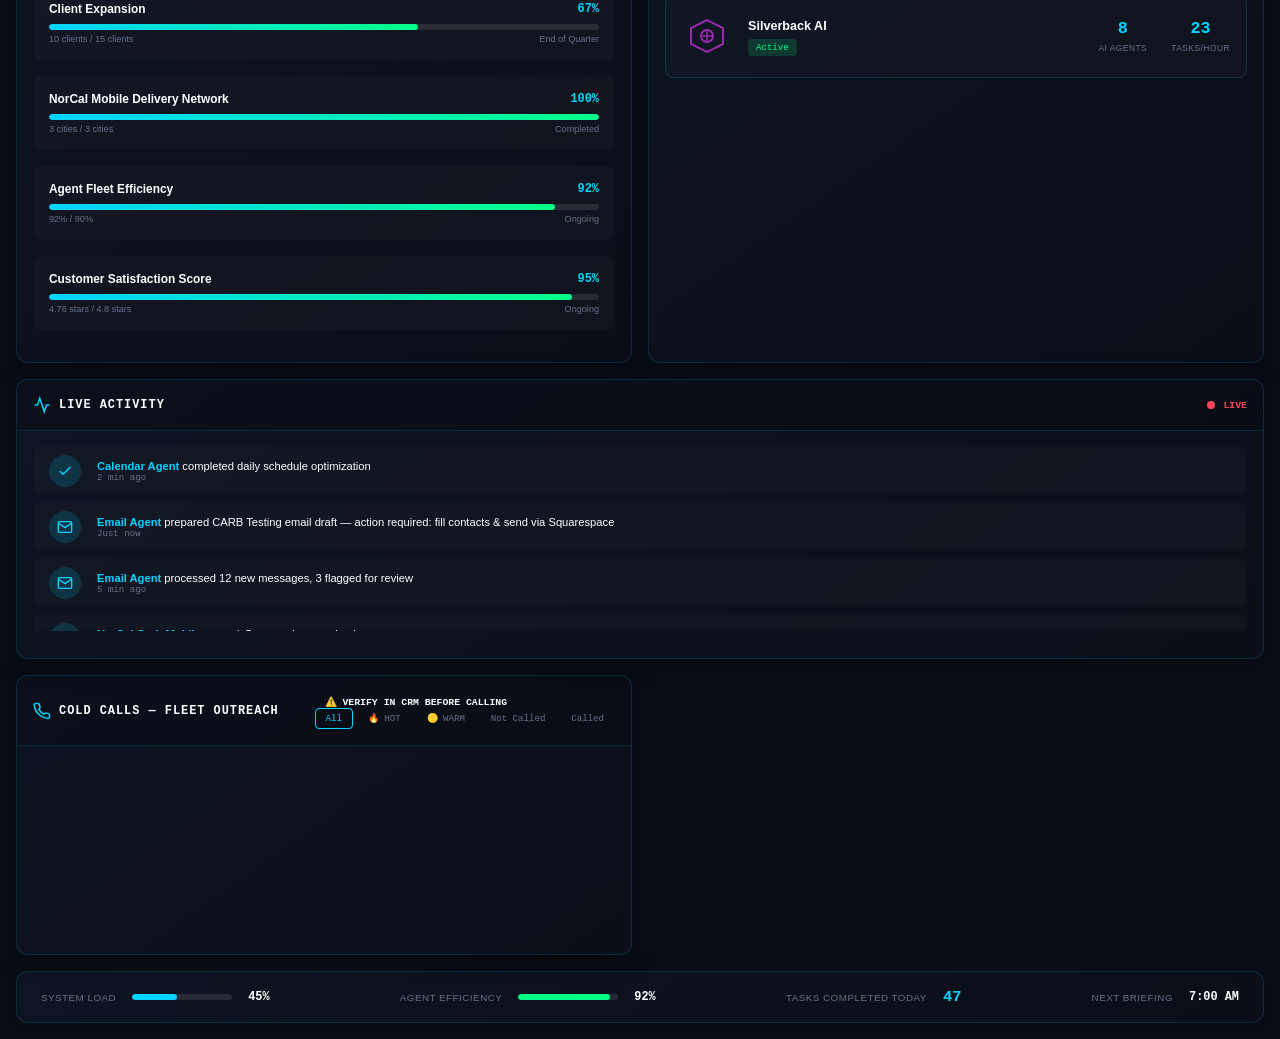
==== commit 331a61a5: "Add Content Security Policy and remove inline event handlers - Add CSP meta tag restricting scripts " ====
--- a/command-center/index.html
+++ b/command-center/index.html
@@ -3,6 +3,7 @@
 <head>
     <meta charset="UTF-8">
     <meta name="viewport" content="width=device-width, initial-scale=1.0">
+    <meta http-equiv="Content-Security-Policy" content="default-src 'self'; script-src 'self'; style-src 'self' 'unsafe-inline' https://fonts.googleapis.com; font-src https://fonts.gstatic.com; img-src 'self' data:; connect-src 'none';">
     <title>Bryan's Command Center | Silverback AI</title>
     <link rel="stylesheet" href="styles.css">
     <link href="https://fonts.googleapis.com/css2?family=Roboto+Mono:wght@300;400;500;700&family=Inter:wght@300;400;500;600;700&display=swap" rel="stylesheet">
@@ -32,14 +33,14 @@
                 <div class="datetime" id="datetime"></div>
             </div>
             <div class="quick-actions">
-                <button class="action-btn" onclick="refreshData(event)">
+                <button class="action-btn" id="btn-refresh">
                     <svg viewBox="0 0 24 24" fill="none" stroke="currentColor" stroke-width="2">
                         <path d="M1 4v6h6M23 20v-6h-6"/>
                         <path d="M20.49 9A9 9 0 0 0 5.64 5.64L1 10m22 4l-4.64 4.36A9 9 0 0 1 3.51 15"/>
                     </svg>
                     REFRESH
                 </button>
-                <button class="action-btn primary" onclick="openBriefing()">
+                <button class="action-btn primary" id="btn-briefing">
                     <svg viewBox="0 0 24 24" fill="none" stroke="currentColor" stroke-width="2">
                         <path d="M14 2H6a2 2 0 0 0-2 2v16a2 2 0 0 0 2 2h12a2 2 0 0 0 2-2V8z"/>
                         <polyline points="14 2 14 8 20 8"/>
@@ -192,6 +193,34 @@
                 </div>
             </section>
 
+            <!-- Cold Calls Panel -->
+            <section class="panel cold-calls-panel">
+                <div class="panel-header">
+                    <h2>
+                        <svg viewBox="0 0 24 24" fill="none" stroke="currentColor" stroke-width="2">
+                            <path d="M22 16.92v3a2 2 0 0 1-2.18 2 19.79 19.79 0 0 1-8.63-3.07A19.5 19.5 0 0 1 4.69 13a19.79 19.79 0 0 1-3.07-8.67A2 2 0 0 1 3.6 2h3a2 2 0 0 1 2 1.72c.127.96.361 1.903.7 2.81a2 2 0 0 1-.45 2.11L7.91 9.91a16 16 0 0 0 6.29 6.29l1.27-.95a2 2 0 0 1 2.11-.45c.907.339 1.85.573 2.81.7A2 2 0 0 1 22 16.92z"/>
+                        </svg>
+                        COLD CALLS — FLEET OUTREACH
+                    </h2>
+                    <div class="cold-calls-header-right">
+                        <span class="panel-badge warning" id="cold-calls-warning">⚠️ VERIFY IN CRM BEFORE CALLING</span>
+                        <div class="cold-call-filters">
+                            <button class="filter-btn active" data-cc-filter="all">All</button>
+                            <button class="filter-btn" data-cc-filter="hot">🔥 HOT</button>
+                            <button class="filter-btn" data-cc-filter="warm">🟡 WARM</button>
+                            <button class="filter-btn" data-cc-filter="not_called">Not Called</button>
+                            <button class="filter-btn" data-cc-filter="called">Called</button>
+                        </div>
+                    </div>
+                </div>
+                <div class="cold-calls-stats" id="cold-calls-stats">
+                    <!-- Stats bar populated by JS -->
+                </div>
+                <div class="panel-content scrollable cold-calls-grid-wrap" id="cold-calls-list">
+                    <!-- Cold call leads populated by JS -->
+                </div>
+            </section>
+
             <!-- Live Activity Feed -->
             <section class="panel activity-panel">
                 <div class="panel-header">
@@ -239,10 +268,7 @@
         </footer>
     </div>
 
-    <!-- TODO: Add integrity="sha384-…" crossorigin="anonymous" once the SRI hash is verified for this version -->
-    <script src="https://cdn.pubnub.com/sdk/javascript/pubnub.9.2.3.min.js"></script>
     <script src="data.js"></script>
-    <script src="pubnub-config.js"></script>
     <script src="dashboard.js"></script>
 </body>
 </html>
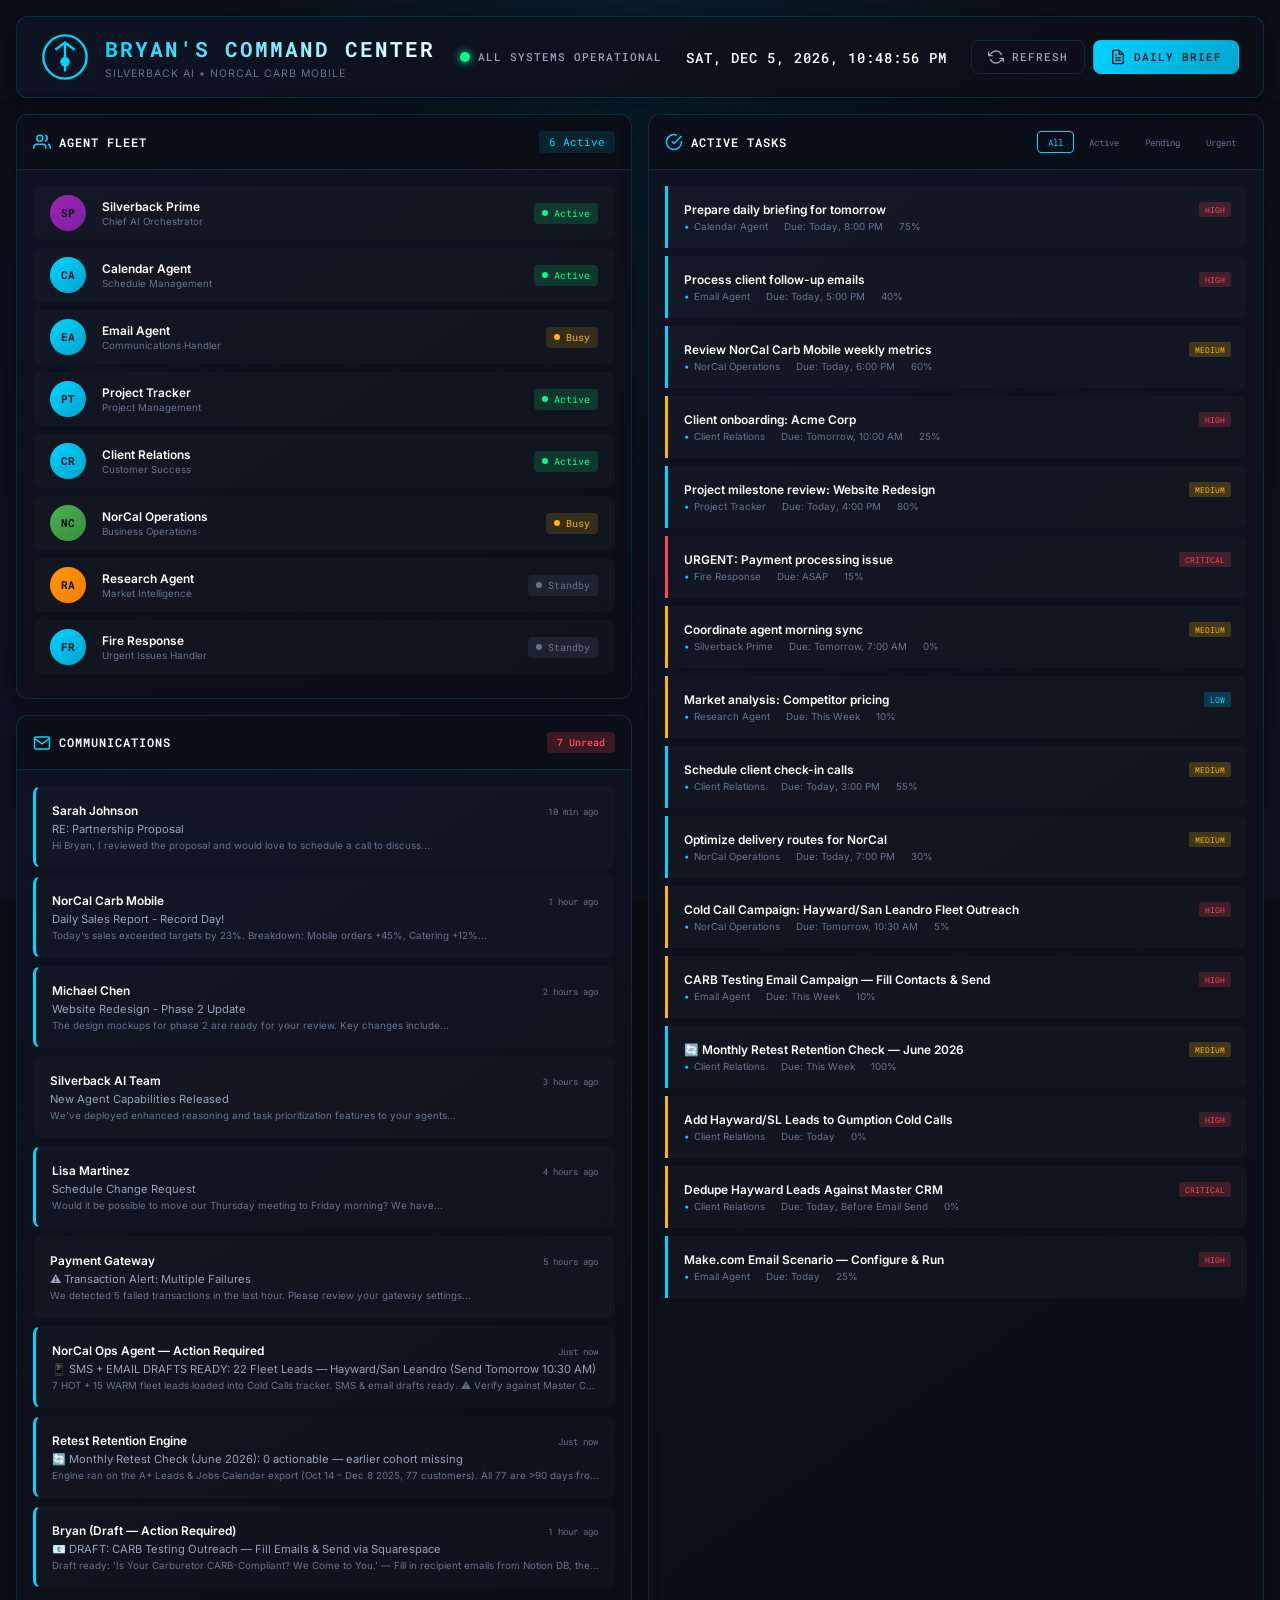
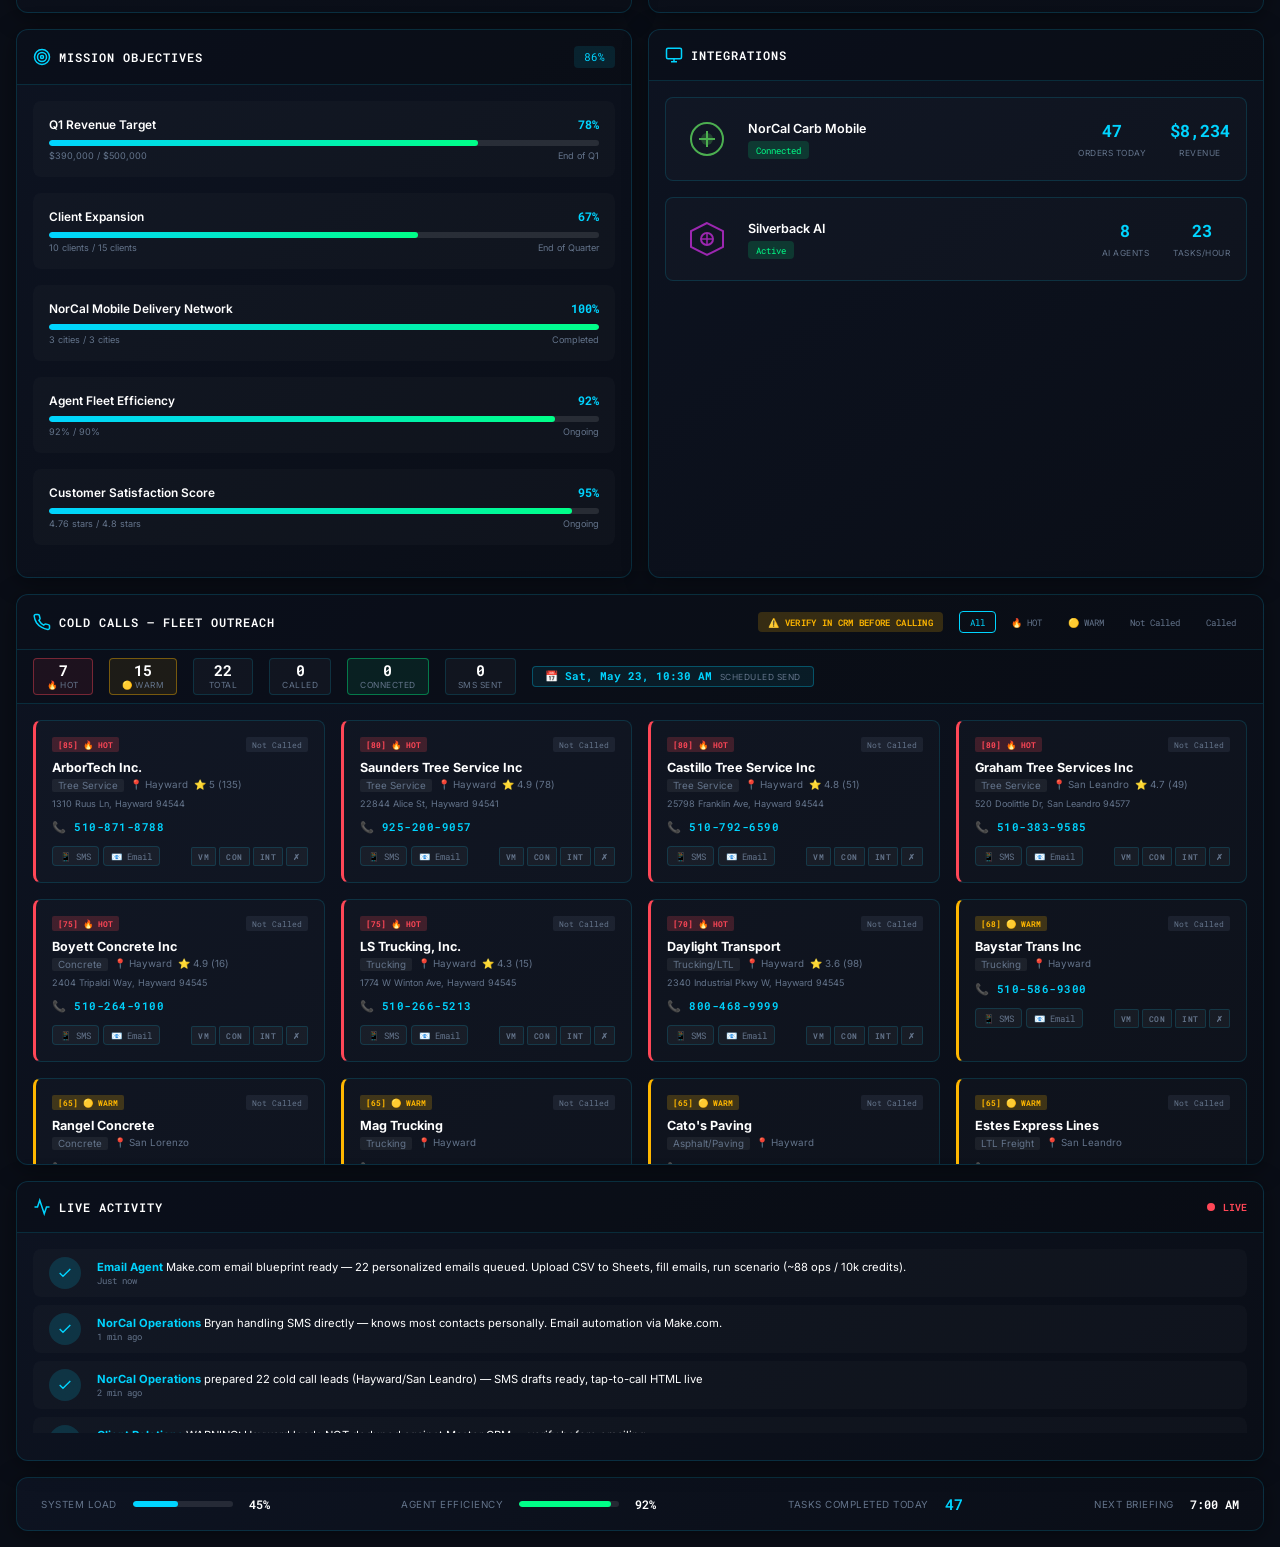
==== commit fd441074: "Resolve merge conflicts with main (additive, both sides kept) - README.md: kept both Hayward outreac" ====
--- a/command-center/index.html
+++ b/command-center/index.html
@@ -3,7 +3,6 @@
 <head>
     <meta charset="UTF-8">
     <meta name="viewport" content="width=device-width, initial-scale=1.0">
-    <meta http-equiv="Content-Security-Policy" content="default-src 'self'; script-src 'self'; style-src 'self' 'unsafe-inline' https://fonts.googleapis.com; font-src https://fonts.gstatic.com; img-src 'self' data:; connect-src 'none';">
     <title>Bryan's Command Center | Silverback AI</title>
     <link rel="stylesheet" href="styles.css">
     <link href="https://fonts.googleapis.com/css2?family=Roboto+Mono:wght@300;400;500;700&family=Inter:wght@300;400;500;600;700&display=swap" rel="stylesheet">
@@ -33,14 +32,14 @@
                 <div class="datetime" id="datetime"></div>
             </div>
             <div class="quick-actions">
-                <button class="action-btn" id="btn-refresh">
+                <button class="action-btn" onclick="refreshData(event)">
                     <svg viewBox="0 0 24 24" fill="none" stroke="currentColor" stroke-width="2">
                         <path d="M1 4v6h6M23 20v-6h-6"/>
                         <path d="M20.49 9A9 9 0 0 0 5.64 5.64L1 10m22 4l-4.64 4.36A9 9 0 0 1 3.51 15"/>
                     </svg>
                     REFRESH
                 </button>
-                <button class="action-btn primary" id="btn-briefing">
+                <button class="action-btn primary" onclick="openBriefing()">
                     <svg viewBox="0 0 24 24" fill="none" stroke="currentColor" stroke-width="2">
                         <path d="M14 2H6a2 2 0 0 0-2 2v16a2 2 0 0 0 2 2h12a2 2 0 0 0 2-2V8z"/>
                         <polyline points="14 2 14 8 20 8"/>
--- a/command-center/styles.css
+++ b/command-center/styles.css
@@ -239,7 +239,8 @@
 .mail-panel { grid-column: 3; grid-row: 1; }
 .goals-panel { grid-column: 1; grid-row: 2; }
 .integrations-panel { grid-column: 3; grid-row: 2; }
-.activity-panel { grid-column: 1 / 4; grid-row: 3; }
+.cold-calls-panel { grid-column: 1 / 4; grid-row: 3; }
+.activity-panel { grid-column: 1 / 4; grid-row: 4; }
 
 /* Panel Styles */
 .panel {
@@ -841,7 +842,8 @@
     .mail-panel { grid-column: 1; grid-row: 2; }
     .goals-panel { grid-column: 1; grid-row: 3; }
     .integrations-panel { grid-column: 2; grid-row: 3; }
-    .activity-panel { grid-column: 1 / 3; grid-row: 4; }
+    .cold-calls-panel { grid-column: 1 / 3; grid-row: 4; }
+    .activity-panel { grid-column: 1 / 3; grid-row: 5; }
 }
 
 @media (max-width: 1000px) {
@@ -905,6 +907,271 @@
     }
 }
 
+/* ─── Cold Calls Panel ─────────────────────────────────────────────────────── */
+
+.cold-calls-panel {
+    grid-column: 1 / 4;
+}
+
+.cold-calls-header-right {
+    display: flex;
+    align-items: center;
+    gap: var(--gap-md);
+    flex-wrap: wrap;
+}
+
+.panel-badge.warning {
+    background: rgba(255, 183, 0, 0.18);
+    color: var(--accent-warning);
+    font-size: 0.65rem;
+    font-family: var(--font-mono);
+    font-weight: 600;
+    padding: 4px 10px;
+    border-radius: var(--radius-sm);
+    letter-spacing: 0.3px;
+}
+
+.cold-call-filters {
+    display: flex;
+    gap: 4px;
+    flex-wrap: wrap;
+}
+
+/* Stats bar */
+.cold-calls-stats {
+    display: flex;
+    align-items: center;
+    gap: var(--gap-md);
+    padding: var(--gap-sm) var(--gap-md);
+    background: rgba(0, 0, 0, 0.2);
+    border-bottom: 1px solid var(--border-color);
+    flex-wrap: wrap;
+}
+
+.cc-stat {
+    display: flex;
+    flex-direction: column;
+    align-items: center;
+    gap: 2px;
+    padding: 4px 12px;
+    border-radius: var(--radius-sm);
+    background: rgba(255, 255, 255, 0.03);
+    border: 1px solid var(--border-color);
+    min-width: 60px;
+}
+
+.cc-stat.hot { border-color: rgba(255, 71, 87, 0.4); background: rgba(255, 71, 87, 0.08); }
+.cc-stat.warm { border-color: rgba(255, 183, 0, 0.4); background: rgba(255, 183, 0, 0.08); }
+.cc-stat.success { border-color: rgba(0, 255, 136, 0.4); background: rgba(0, 255, 136, 0.08); }
+.cc-stat.schedule { flex-direction: row; min-width: auto; gap: var(--gap-sm); border-color: rgba(0, 212, 255, 0.3); background: rgba(0, 212, 255, 0.07); }
+
+.cc-stat-val {
+    font-family: var(--font-mono);
+    font-size: 1.1rem;
+    font-weight: 700;
+    color: var(--text-primary);
+    line-height: 1;
+}
+
+.cc-stat-val.sched-time {
+    font-size: 0.75rem;
+    color: var(--accent-primary);
+}
+
+.cc-stat-lbl {
+    font-size: 0.6rem;
+    color: var(--text-muted);
+    text-transform: uppercase;
+    letter-spacing: 0.5px;
+    white-space: nowrap;
+}
+
+/* Lead cards grid */
+.cold-calls-grid-wrap {
+    max-height: 460px;
+    padding: var(--gap-md);
+}
+
+.cold-calls-grid {
+    display: grid;
+    grid-template-columns: repeat(auto-fill, minmax(240px, 1fr));
+    gap: var(--gap-md);
+}
+
+/* Lead card */
+.lead-card {
+    background: rgba(255, 255, 255, 0.02);
+    border: 1px solid var(--border-color);
+    border-radius: var(--radius-md);
+    padding: var(--gap-md);
+    display: flex;
+    flex-direction: column;
+    gap: var(--gap-xs);
+    transition: all 0.2s ease;
+    position: relative;
+}
+
+.lead-card:hover {
+    background: rgba(0, 212, 255, 0.04);
+    border-color: rgba(0, 212, 255, 0.3);
+    transform: translateY(-1px);
+    box-shadow: 0 4px 16px rgba(0, 0, 0, 0.3);
+}
+
+.lead-card.lead-hot { border-left: 3px solid var(--accent-danger); }
+.lead-card.lead-warm { border-left: 3px solid var(--accent-warning); }
+.lead-card.lead-cool { border-left: 3px solid var(--accent-primary); }
+
+.lead-card-top {
+    display: flex;
+    align-items: center;
+    justify-content: space-between;
+    margin-bottom: 2px;
+}
+
+.lead-score-badge {
+    font-family: var(--font-mono);
+    font-size: 0.6rem;
+    font-weight: 700;
+    padding: 2px 6px;
+    border-radius: 2px;
+}
+
+.lead-score-badge.lead-hot { background: rgba(255, 71, 87, 0.2); color: var(--accent-danger); }
+.lead-score-badge.lead-warm { background: rgba(255, 183, 0, 0.2); color: var(--accent-warning); }
+.lead-score-badge.lead-cool { background: rgba(0, 212, 255, 0.2); color: var(--accent-primary); }
+
+.lead-status {
+    font-family: var(--font-mono);
+    font-size: 0.6rem;
+    padding: 2px 6px;
+    border-radius: 2px;
+    background: rgba(100, 116, 139, 0.15);
+    color: var(--text-muted);
+}
+
+.lead-status.status-called { background: rgba(0, 212, 255, 0.15); color: var(--accent-primary); }
+.lead-status.status-voicemail { background: rgba(255, 183, 0, 0.15); color: var(--accent-warning); }
+.lead-status.status-connected { background: rgba(0, 255, 136, 0.2); color: var(--accent-success); }
+.lead-status.status-interested { background: rgba(0, 255, 136, 0.3); color: var(--accent-success); font-weight: 700; }
+.lead-status.status-not-interested { background: rgba(255, 71, 87, 0.15); color: var(--accent-danger); }
+.lead-status.status-scheduled { background: rgba(156, 39, 176, 0.2); color: var(--accent-purple); }
+
+.lead-name {
+    font-weight: 700;
+    font-size: 0.9rem;
+    color: var(--text-primary);
+    margin-top: 2px;
+}
+
+.lead-meta {
+    display: flex;
+    flex-wrap: wrap;
+    gap: 6px;
+    font-size: 0.7rem;
+    color: var(--text-muted);
+}
+
+.lead-type {
+    background: rgba(255, 255, 255, 0.06);
+    padding: 1px 6px;
+    border-radius: 2px;
+}
+
+.lead-address {
+    font-size: 0.65rem;
+    color: var(--text-muted);
+    margin-top: 2px;
+}
+
+.lead-phone {
+    margin-top: var(--gap-xs);
+}
+
+.phone-link {
+    color: var(--accent-primary);
+    text-decoration: none;
+    font-family: var(--font-mono);
+    font-size: 0.8rem;
+    font-weight: 600;
+    letter-spacing: 0.5px;
+    transition: all 0.15s ease;
+}
+
+.phone-link:hover {
+    color: var(--accent-success);
+    text-shadow: 0 0 10px rgba(0, 255, 136, 0.4);
+}
+
+.lead-actions {
+    display: flex;
+    align-items: center;
+    justify-content: space-between;
+    margin-top: var(--gap-sm);
+    flex-wrap: wrap;
+    gap: 4px;
+}
+
+.lead-sent-badges {
+    display: flex;
+    gap: 4px;
+}
+
+.sent-badge {
+    font-size: 0.65rem;
+    padding: 3px 7px;
+    border-radius: var(--radius-sm);
+    border: 1px solid var(--border-color);
+    background: rgba(255, 255, 255, 0.04);
+    color: var(--text-muted);
+    cursor: pointer;
+    transition: all 0.15s ease;
+    font-family: var(--font-mono);
+}
+
+.sent-badge:hover {
+    border-color: var(--accent-primary);
+    color: var(--accent-primary);
+}
+
+.sent-badge.sent {
+    background: rgba(0, 255, 136, 0.15);
+    color: var(--accent-success);
+    border-color: rgba(0, 255, 136, 0.4);
+}
+
+.lead-status-btns {
+    display: flex;
+    gap: 3px;
+}
+
+.cc-status-btn {
+    font-size: 0.6rem;
+    font-family: var(--font-mono);
+    font-weight: 600;
+    padding: 3px 6px;
+    border-radius: 2px;
+    border: 1px solid var(--border-color);
+    background: rgba(255, 255, 255, 0.04);
+    color: var(--text-muted);
+    cursor: pointer;
+    transition: all 0.15s ease;
+    letter-spacing: 0.5px;
+}
+
+.cc-status-btn:hover { border-color: var(--accent-primary); color: var(--accent-primary); }
+
+/* Responsive adjustments for cold calls panel */
+@media (max-width: 1400px) {
+    .cold-calls-panel { grid-column: 1 / 3; }
+}
+
+@media (max-width: 1000px) {
+    .cold-calls-panel { grid-column: 1; }
+    .cold-calls-grid { grid-template-columns: repeat(auto-fill, minmax(200px, 1fr)); }
+    .cold-calls-header-right { flex-direction: column; align-items: flex-start; gap: var(--gap-sm); }
+}
+
 /* Animations */
 @keyframes fadeIn {
     from { opacity: 0; transform: translateY(10px); }
@@ -920,4 +1187,5 @@
 .mail-panel { animation-delay: 0.2s; }
 .goals-panel { animation-delay: 0.25s; }
 .integrations-panel { animation-delay: 0.3s; }
-.activity-panel { animation-delay: 0.35s; }
+.cold-calls-panel { animation-delay: 0.35s; }
+.activity-panel { animation-delay: 0.4s; }
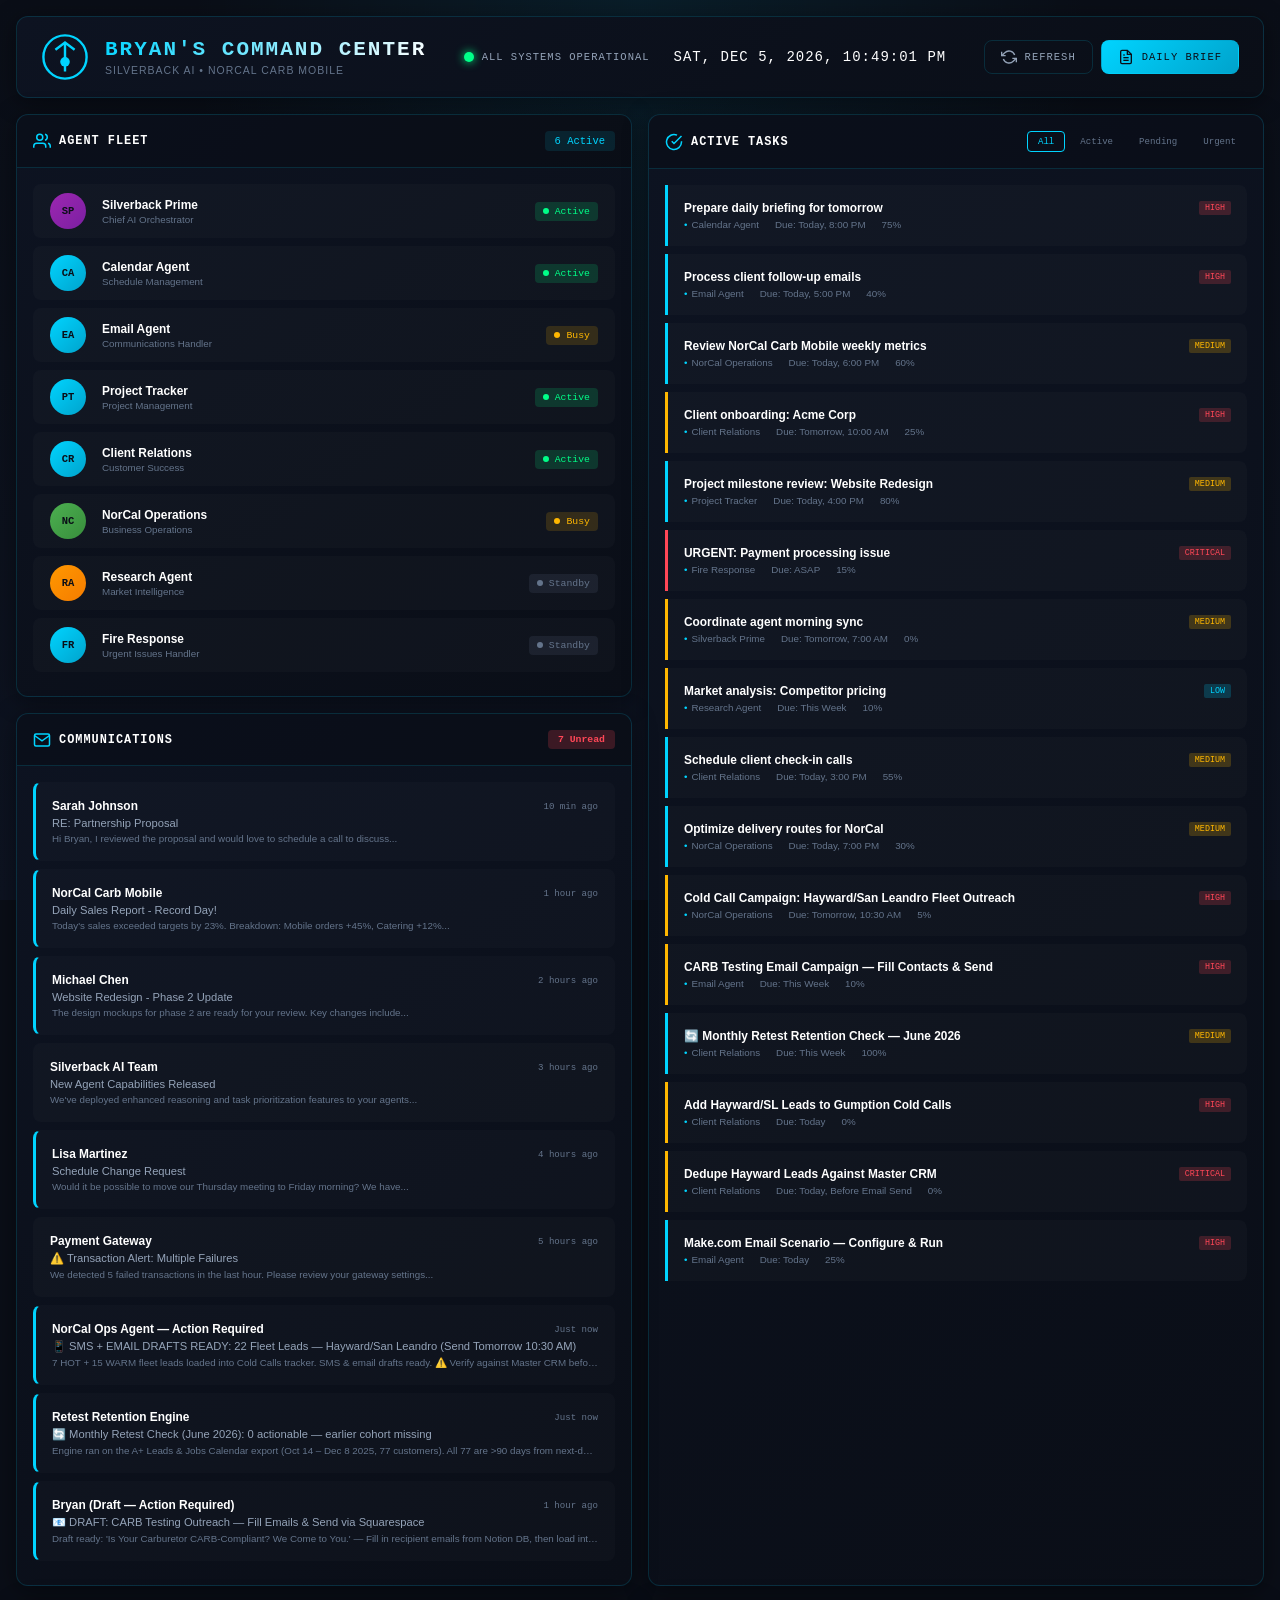
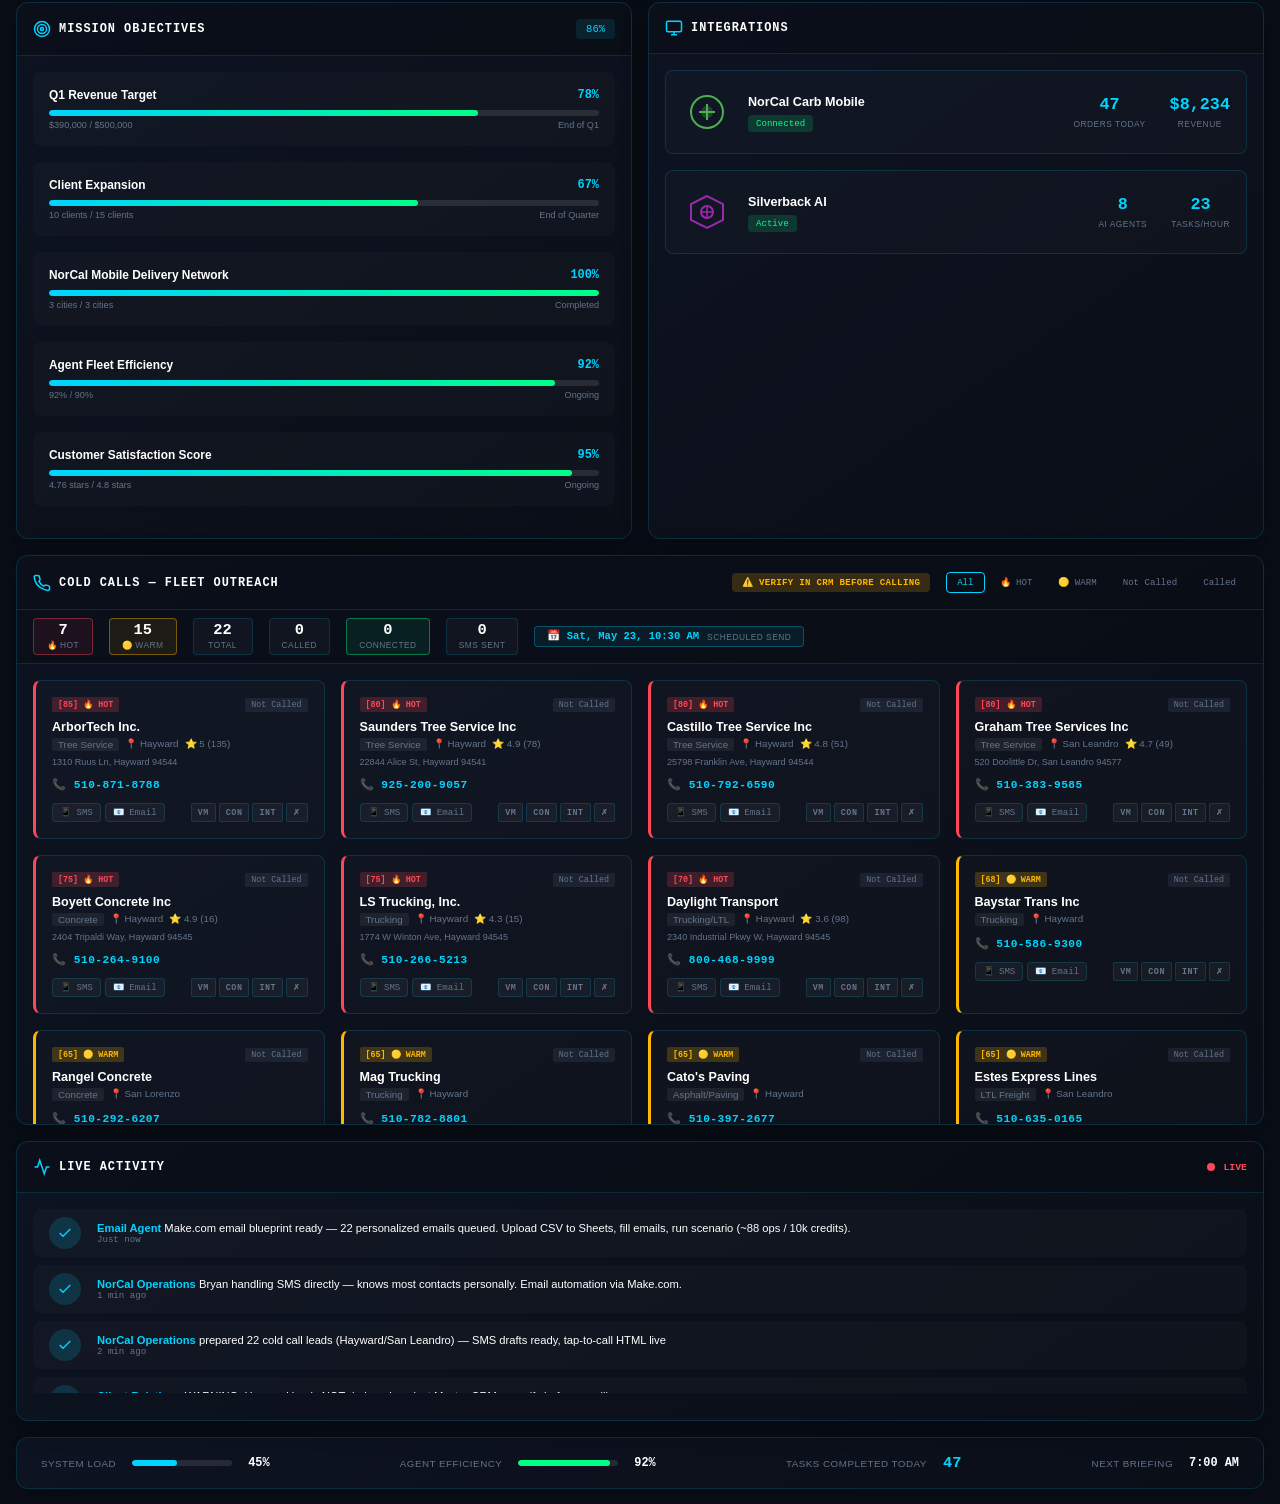
==== commit dd135ec7: "Merge 374ddc2ea8ab4959744f691f534b1c032efda37d into caadb0c80c9f52a29f5eef1e88e6eeeb734ca2f1" ====
--- a/command-center/index.html
+++ b/command-center/index.html
@@ -3,6 +3,7 @@
 <head>
     <meta charset="UTF-8">
     <meta name="viewport" content="width=device-width, initial-scale=1.0">
+    <meta http-equiv="Content-Security-Policy" content="default-src 'self'; script-src 'self'; style-src 'self' 'unsafe-inline' https://fonts.googleapis.com; font-src https://fonts.gstatic.com; img-src 'self' data:; connect-src 'none';">
     <title>Bryan's Command Center | Silverback AI</title>
     <link rel="stylesheet" href="styles.css">
     <link href="https://fonts.googleapis.com/css2?family=Roboto+Mono:wght@300;400;500;700&family=Inter:wght@300;400;500;600;700&display=swap" rel="stylesheet">
@@ -32,14 +33,14 @@
                 <div class="datetime" id="datetime"></div>
             </div>
             <div class="quick-actions">
-                <button class="action-btn" onclick="refreshData(event)">
+                <button class="action-btn" id="btn-refresh">
                     <svg viewBox="0 0 24 24" fill="none" stroke="currentColor" stroke-width="2">
                         <path d="M1 4v6h6M23 20v-6h-6"/>
                         <path d="M20.49 9A9 9 0 0 0 5.64 5.64L1 10m22 4l-4.64 4.36A9 9 0 0 1 3.51 15"/>
                     </svg>
                     REFRESH
                 </button>
-                <button class="action-btn primary" onclick="openBriefing()">
+                <button class="action-btn primary" id="btn-briefing">
                     <svg viewBox="0 0 24 24" fill="none" stroke="currentColor" stroke-width="2">
                         <path d="M14 2H6a2 2 0 0 0-2 2v16a2 2 0 0 0 2 2h12a2 2 0 0 0 2-2V8z"/>
                         <polyline points="14 2 14 8 20 8"/>
